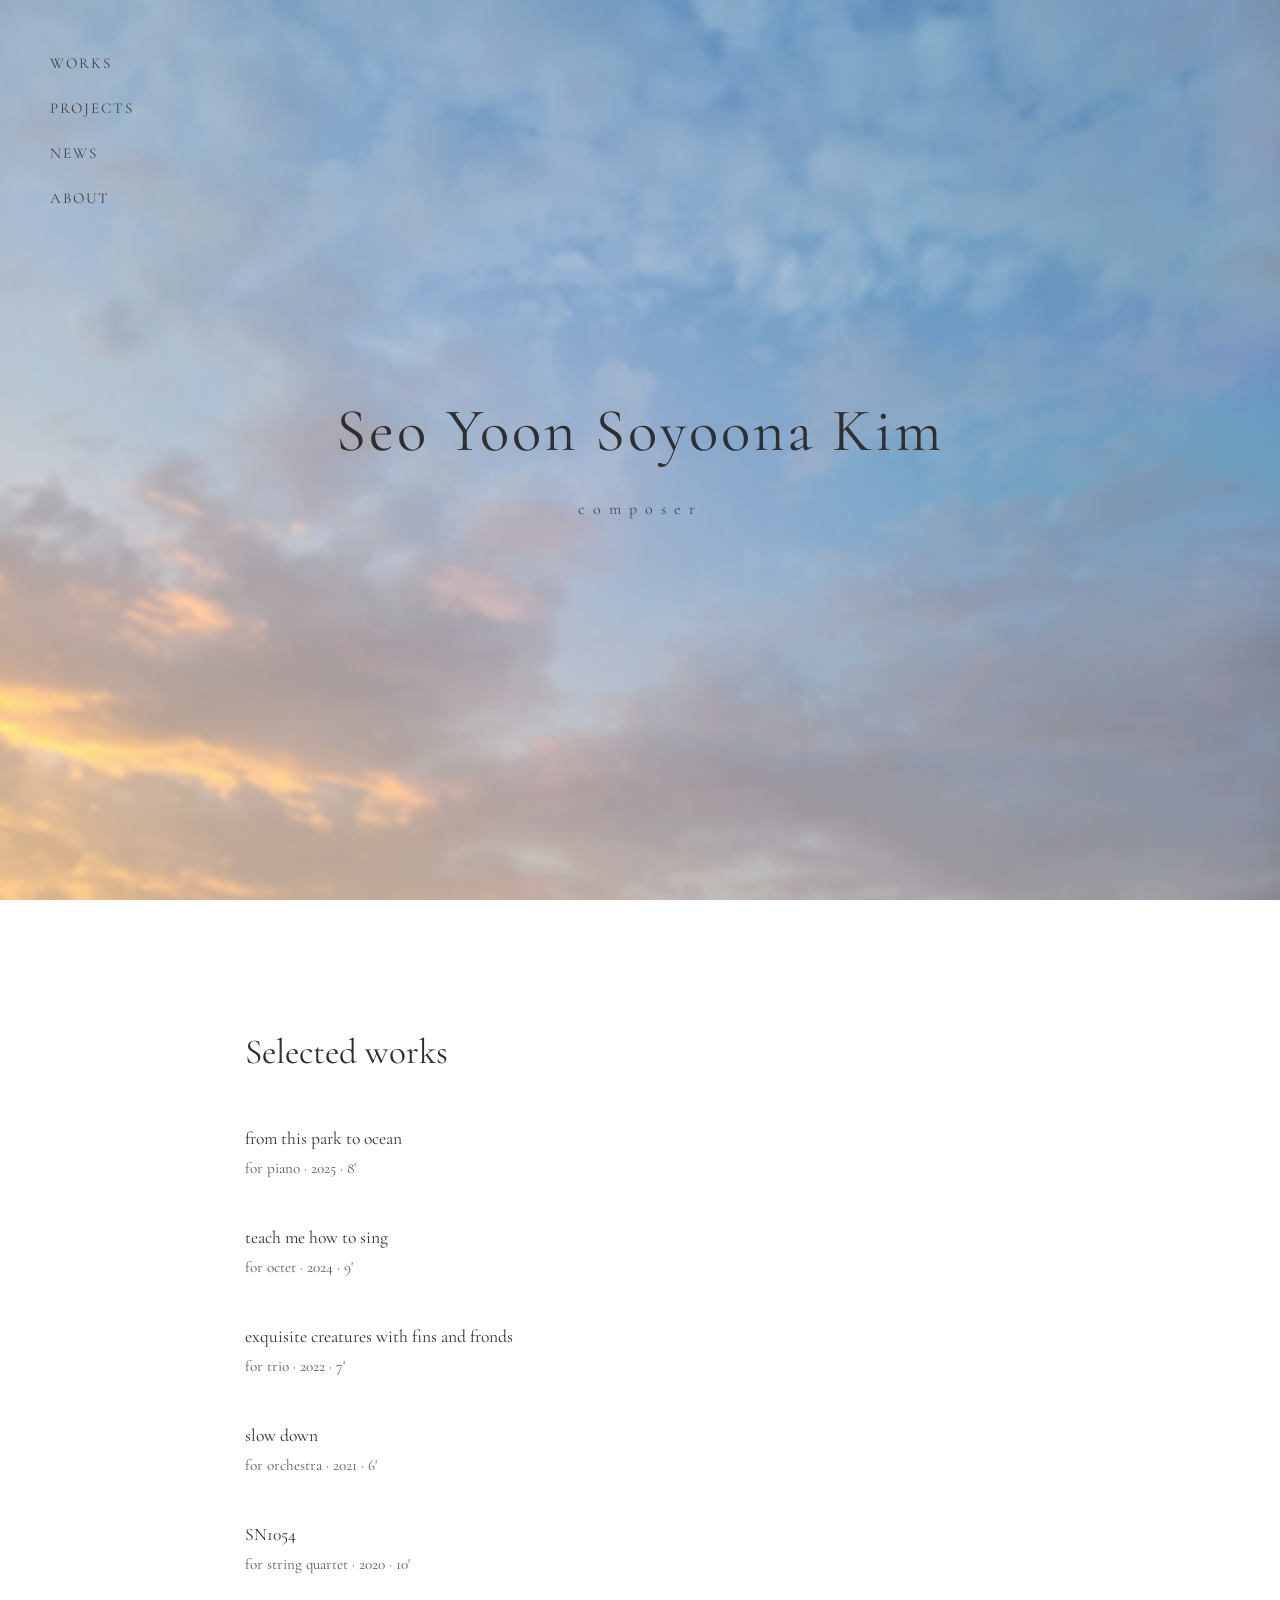
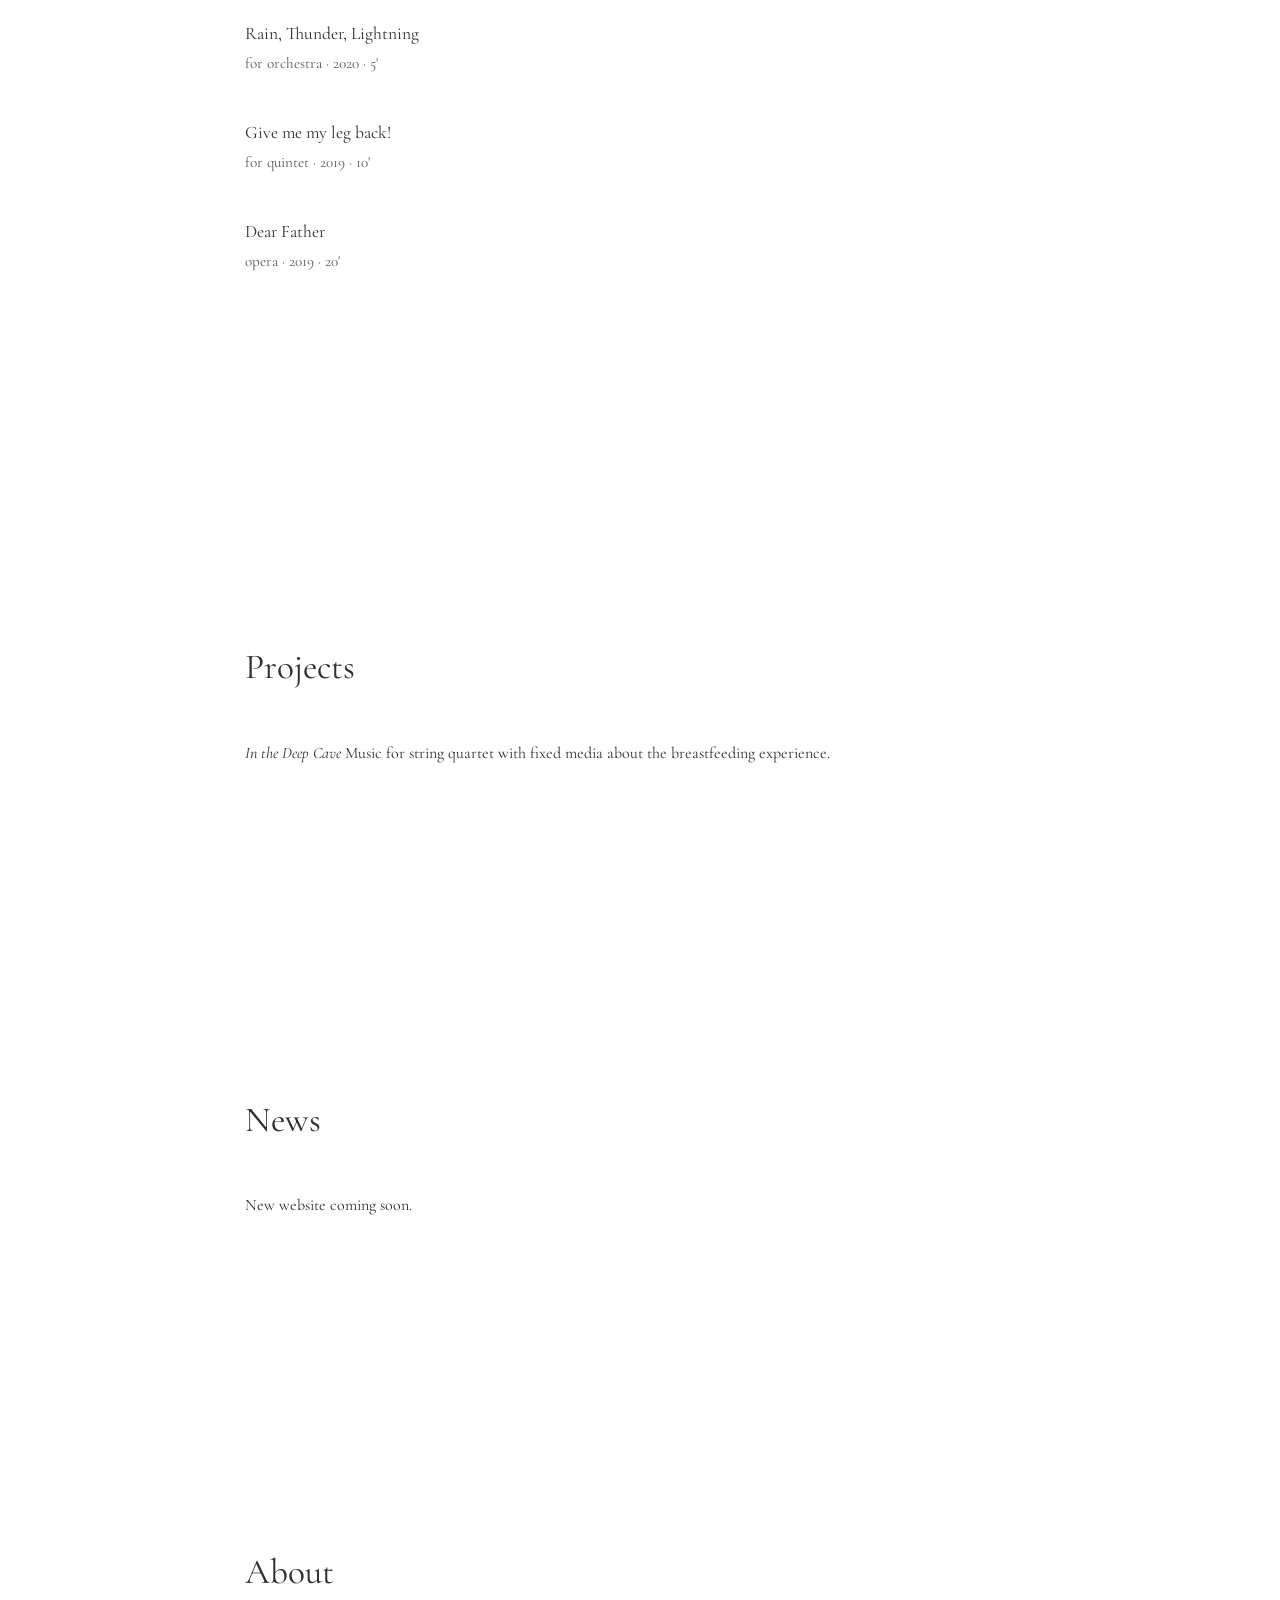
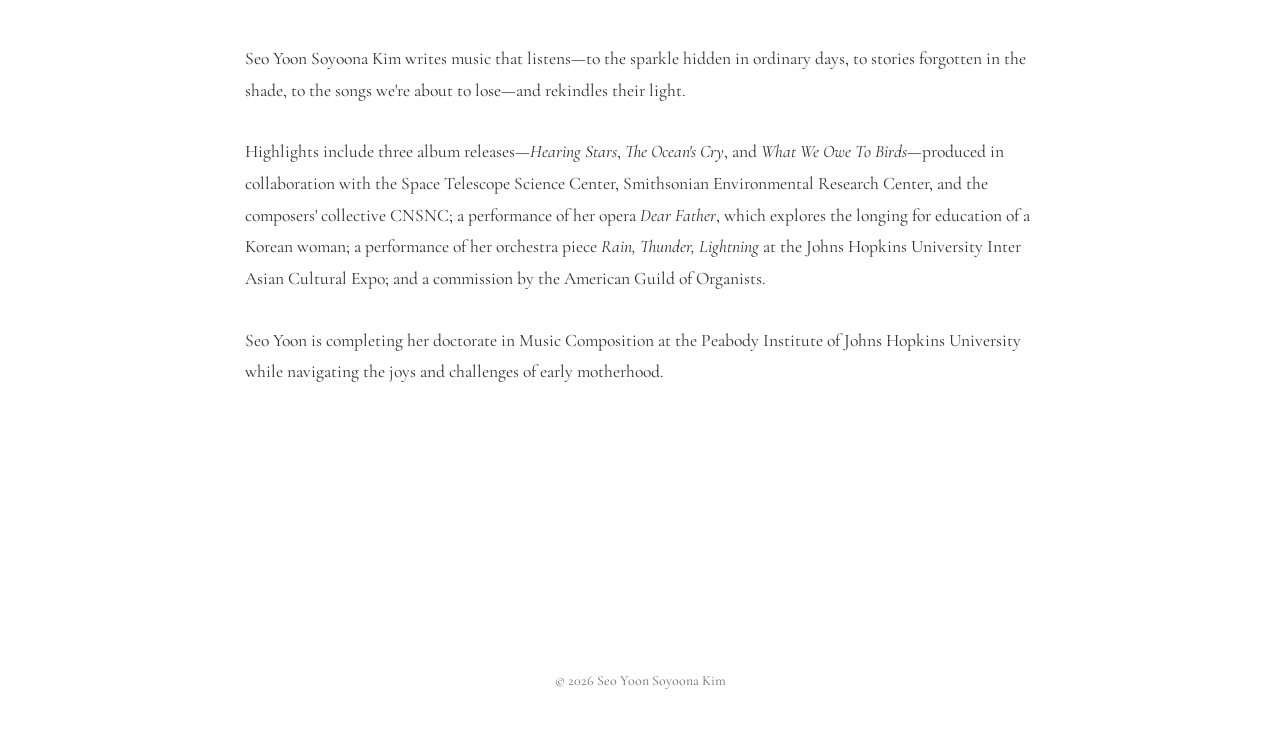
==== index.html @ b7855343 "Update index.html" ====
<!-- index.html -->
<!DOCTYPE html>
<html lang="en">
<head>
  <meta charset="UTF-8" />
  <meta name="viewport" content="width=device-width, initial-scale=1.0" />
  <title>Seo Yoon Soyoona Kim</title>

  <link rel="stylesheet" href="style.css" />

  <link rel="preconnect" href="https://fonts.googleapis.com">
  <link rel="preconnect" href="https://fonts.gstatic.com" crossorigin>

  <link href="https://fonts.googleapis.com/css2?family=Cormorant+Garamond:wght@300;400;500&family=Inter:wght@300;400&display=swap" rel="stylesheet">
</head>

<body>

  <div class="overlay"></div>

  <nav class="menu">
    <a href="#works">WORKS</a>
    <a href="#projects">PROJECTS</a>
    <a href="#news">NEWS</a>
    <a href="#about">ABOUT</a>
  </nav>

  <main class="hero">
    <h1>Seo Yoon Soyoona Kim</h1>
    <p class="subtitle">composer</p>
  </main>

  <section id="works" class="content-section">
    <h2>Selected works</h2>

    <div class="work-item">
      <h3>from this park to ocean</h3>
      <p>for piano · 2025 · 8'</p>
    </div>

    <div class="work-item">
      <h3>teach me how to sing</h3>
      <p>for octet · 2024 · 9'</p>
    </div>

    <div class="work-item">
      <h3>exquisite creatures with fins and fronds</h3>
      <p>for trio · 2022 · 7'</p>
    </div>

     <div class="work-item">
      <h3>slow down</h3>
      <p>for orchestra · 2021 · 6'</p>
        </div>

     <div class="work-item">
      <h3>SN1054</h3>
      <p>for string quartet · 2020 · 10'</p>
        </div>

    <div class="work-item">
      <h3>Rain, Thunder, Lightning</h3>
      <p>for orchestra · 2020 · 5'</p>
       </div>
             
    <div class="work-item">
      <h3>Give me my leg back!</h3>
      <p>for quintet · 2019 · 10'</p>
       </div>
      
    <div class="work-item">
      <h3>Dear Father</h3>
      <p>opera · 2019 · 20'</p>
    </div>

  </section>

  <section id="projects" class="content-section">
    <h2>Projects</h2>

    <p>
      <em>In the Deep Cave</em>
      Music for string quartet with fixed media about the breastfeeding experience. 
      
    </p>

  </section>

  <section id="news" class="content-section">
    <h2>News</h2>

    <p>
      New website coming soon.
    </p>

  </section>

  <section id="about" class="content-section about-text">

    <h2>About</h2>

    <p>
      Seo Yoon Soyoona Kim writes music that listens—to the sparkle hidden in ordinary days, to stories forgotten in the shade, to the songs we're about to lose—and rekindles their light.
    </p>

    <p>
      Highlights include three album releases—<em>Hearing Stars</em>, <em>The Ocean's Cry</em>, and <em>What We Owe To Birds</em>—produced in collaboration with the Space Telescope Science Center, Smithsonian Environmental Research Center, and the composers' collective CNSNC; a performance of her opera <em>Dear Father</em>, which explores the longing for education of a Korean woman; a performance of her orchestra piece <em>Rain, Thunder, Lightning</em> at the Johns Hopkins University Inter Asian Cultural Expo; and a commission by the American Guild of Organists.
    </p>

    <p>
      Seo Yoon is completing her doctorate in Music Composition at the Peabody Institute of Johns Hopkins University while navigating the joys and challenges of early motherhood.
    </p>

  </section>

  <footer>
    © 2026 Seo Yoon Soyoona Kim
  </footer>

</body>
</html>
---- style.css ----
/* style.css */

* {
  margin: 0;
  padding: 0;
  box-sizing: border-box;
}

html {
  scroll-behavior: smooth;
}

body {
  font-family: 'Cormorant Garamond', serif;
  color: #2f2f2f;
  background-image: url('image/sky.jpg');
  background-size: cover;
  background-position: center;
  background-attachment: fixed;
  line-height: 1.8;
  overflow-x: hidden;
}

.overlay {
  position: fixed;
  inset: 0;
  background: rgba(255,255,255,0.15);
  backdrop-filter: blur(2px);
  z-index: -1;
}

.menu {
  position: fixed;
  top: 50px;
  left: 50px;

  display: flex;
  flex-direction: column;
  gap: 18px;

  z-index: 10;
}

.menu a {
  text-decoration: none;
  color: #3f3f3f;
  font-size: 15px;
  letter-spacing: 2px;
  transition: opacity 0.3s ease;
}

.menu a:hover {
  opacity: 0.5;
}

.hero {
  height: 100vh;

  display: flex;
  flex-direction: column;
  justify-content: center;
  align-items: center;

  text-align: center;

  padding: 20px;
}

.hero h1 {
  font-size: 3.8rem;
  font-weight: 400;
  letter-spacing: 3px;

  animation: fadeIn 2s ease;
}

.subtitle {
  margin-top: 10px;

  font-size: 1rem;
  letter-spacing: 8px;

  opacity: 0.8;

  animation: fadeIn 3s ease;
}

.content-section {
  width: 100%;
  max-width: 850px;

  margin: 0 auto;
  padding: 120px 30px;

  background: rgba(255,255,255,0.18);
  backdrop-filter: blur(10px);

  margin-bottom: 80px;

  border-radius: 20px;
}

.content-section h2 {
  font-size: 2.2rem;
  margin-bottom: 40px;
  font-weight: 400;
}

.work-item {
  margin-bottom: 40px;
}

.work-item h3 {
  font-size: 1.1rem;
  font-weight: 400;
}

.work-item p {
  font-size: 0.95rem;
  opacity: 0.8;
}

.about-text p {
  margin-bottom: 30px;
  font-size: 1.1rem;
}

footer {
  text-align: center;
  padding: 50px 20px;
  font-size: 14px;
  opacity: 0.7;
}

@keyframes fadeIn {

  from {
    opacity: 0;
    transform: translateY(15px);
  }

  to {
    opacity: 1;
    transform: translateY(0);
  }

}

@media (max-width: 768px) {

  .menu {
    top: 25px;
    left: 25px;
    gap: 12px;
  }

  .menu a {
    font-size: 12px;
  }

  .hero h1 {
    font-size: 3rem;
  }

  .subtitle {
    font-size: 1rem;
    letter-spacing: 5px;
  }

  .content-section {
    padding: 80px 24px;
  }

  .content-section h2 {
    font-size: 2.2rem;
  }

  .about-text p {
    font-size: 1.2rem;
  }

}
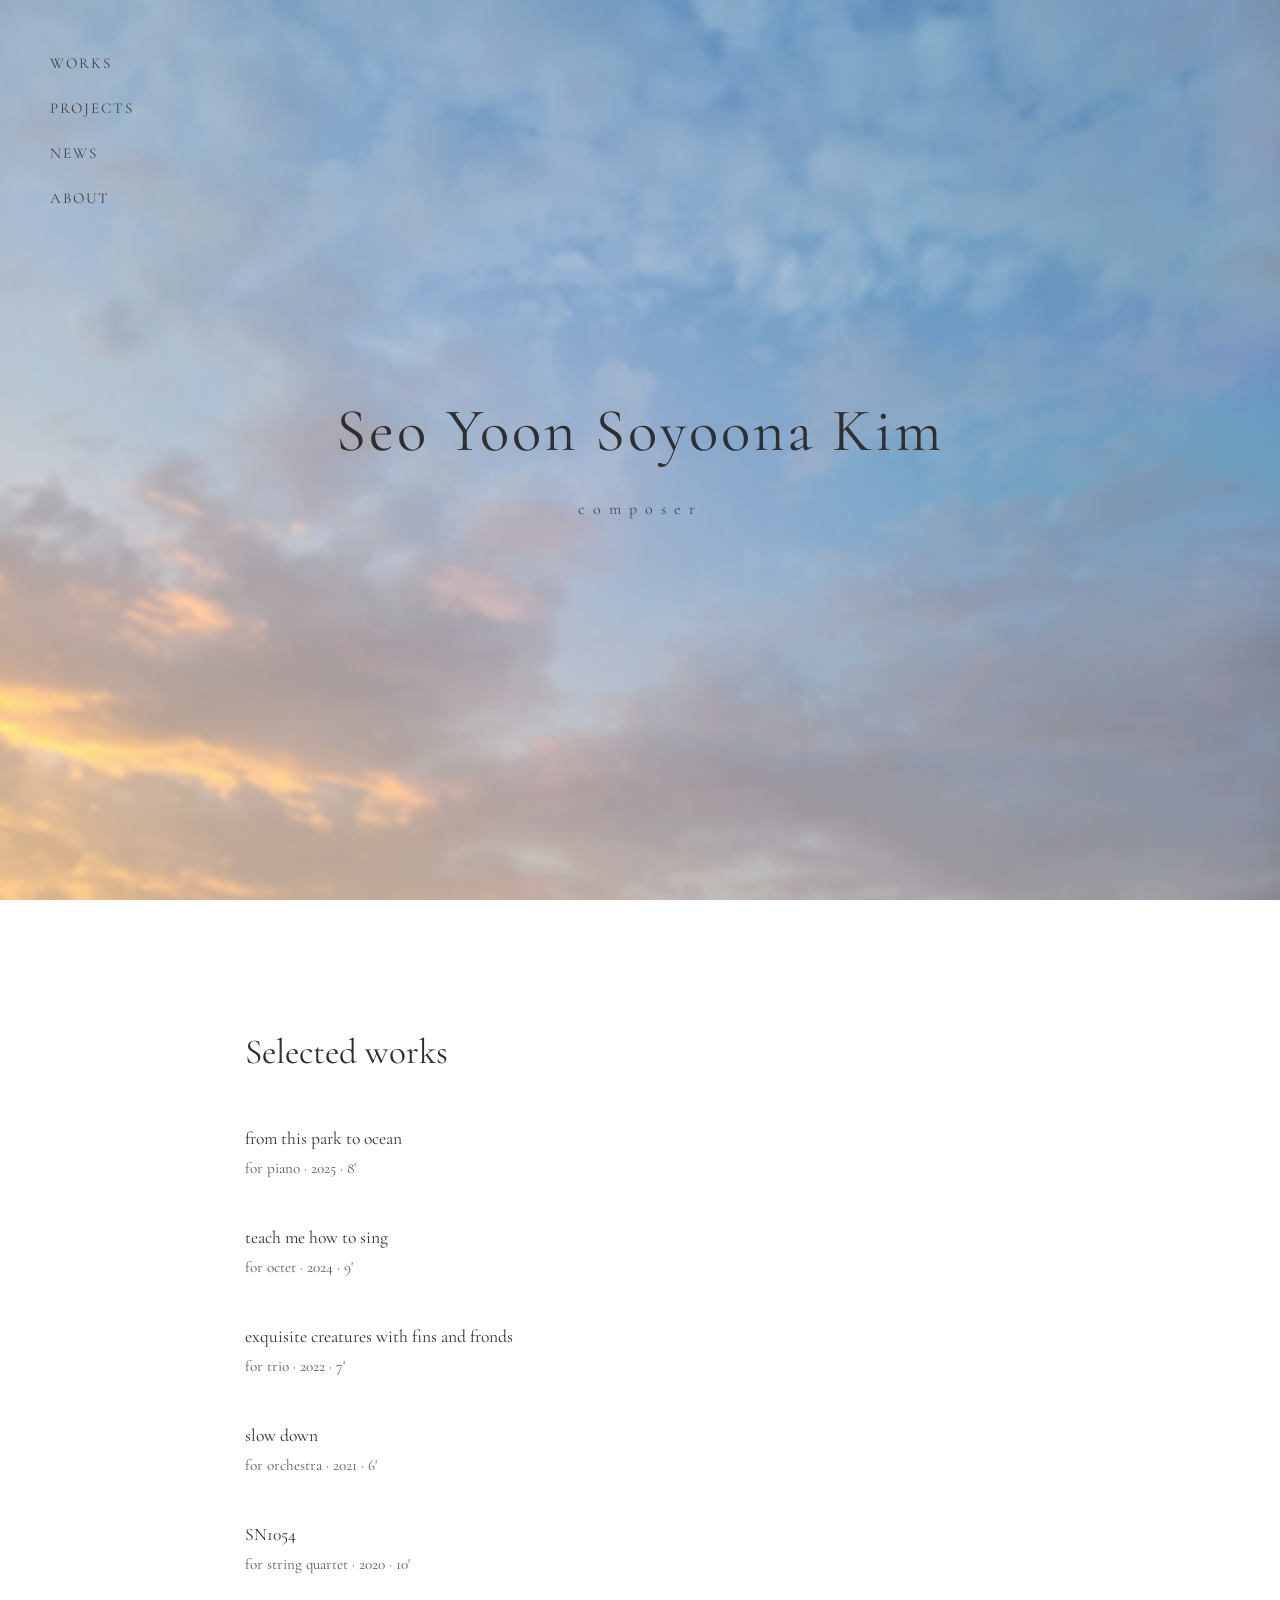
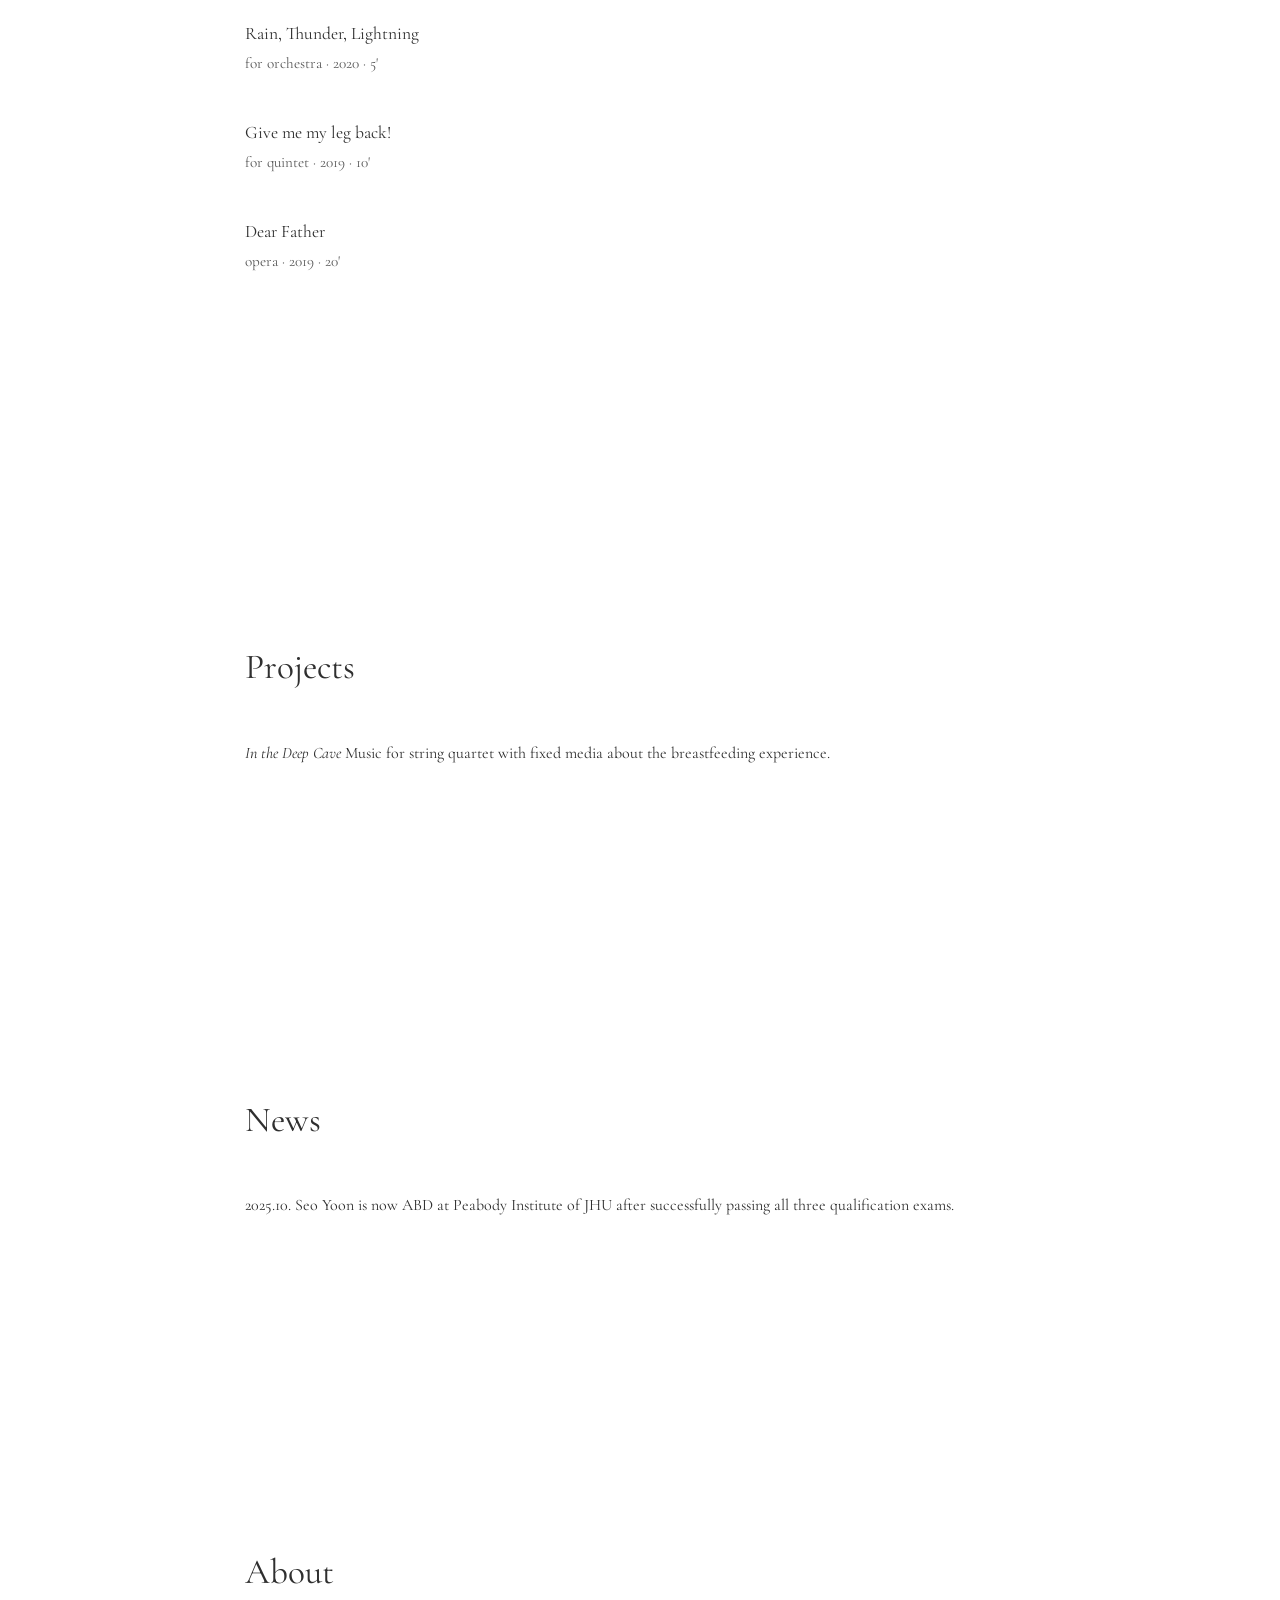
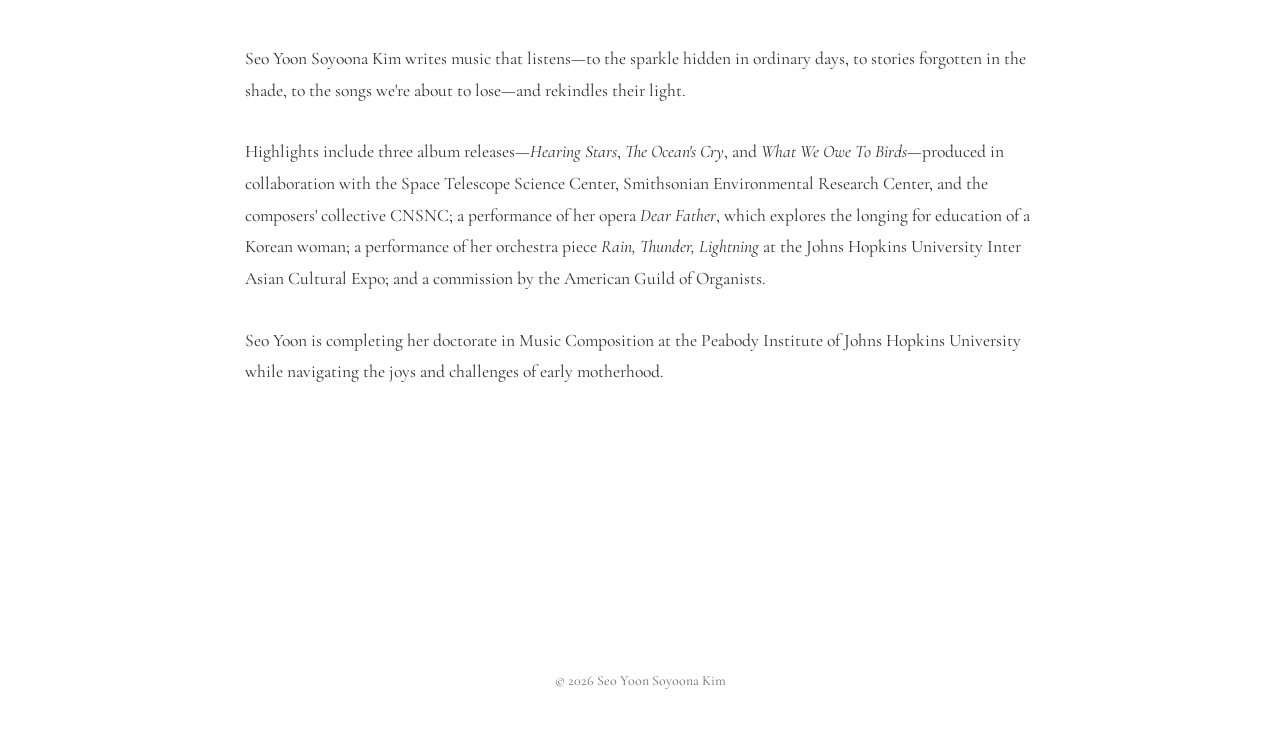
==== commit beba1a08: "Update index.html" ====
--- a/index.html
+++ b/index.html
@@ -90,7 +90,7 @@
     <h2>News</h2>
 
     <p>
-      New website coming soon.
+      2025.10. Seo Yoon is now ABD at Peabody Institute of JHU after successfully passing all three qualification exams. 
     </p>
 
   </section>
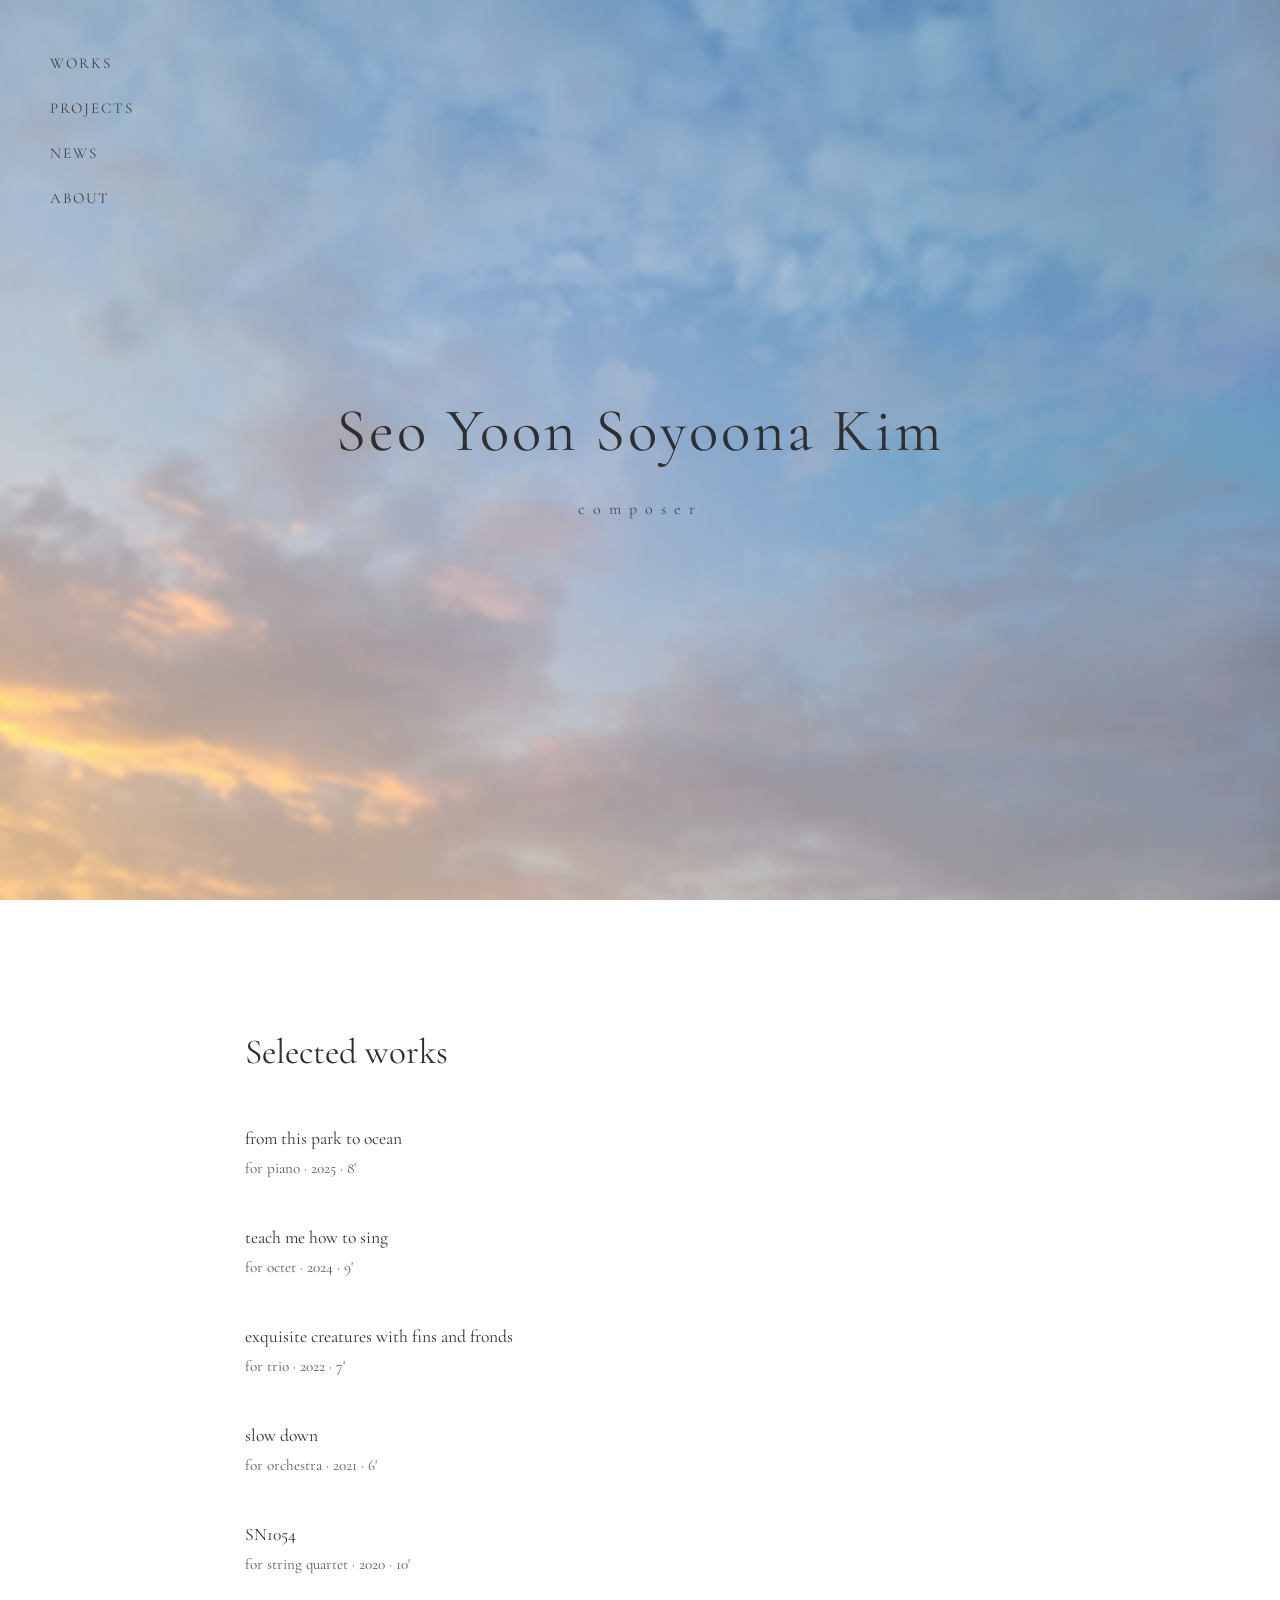
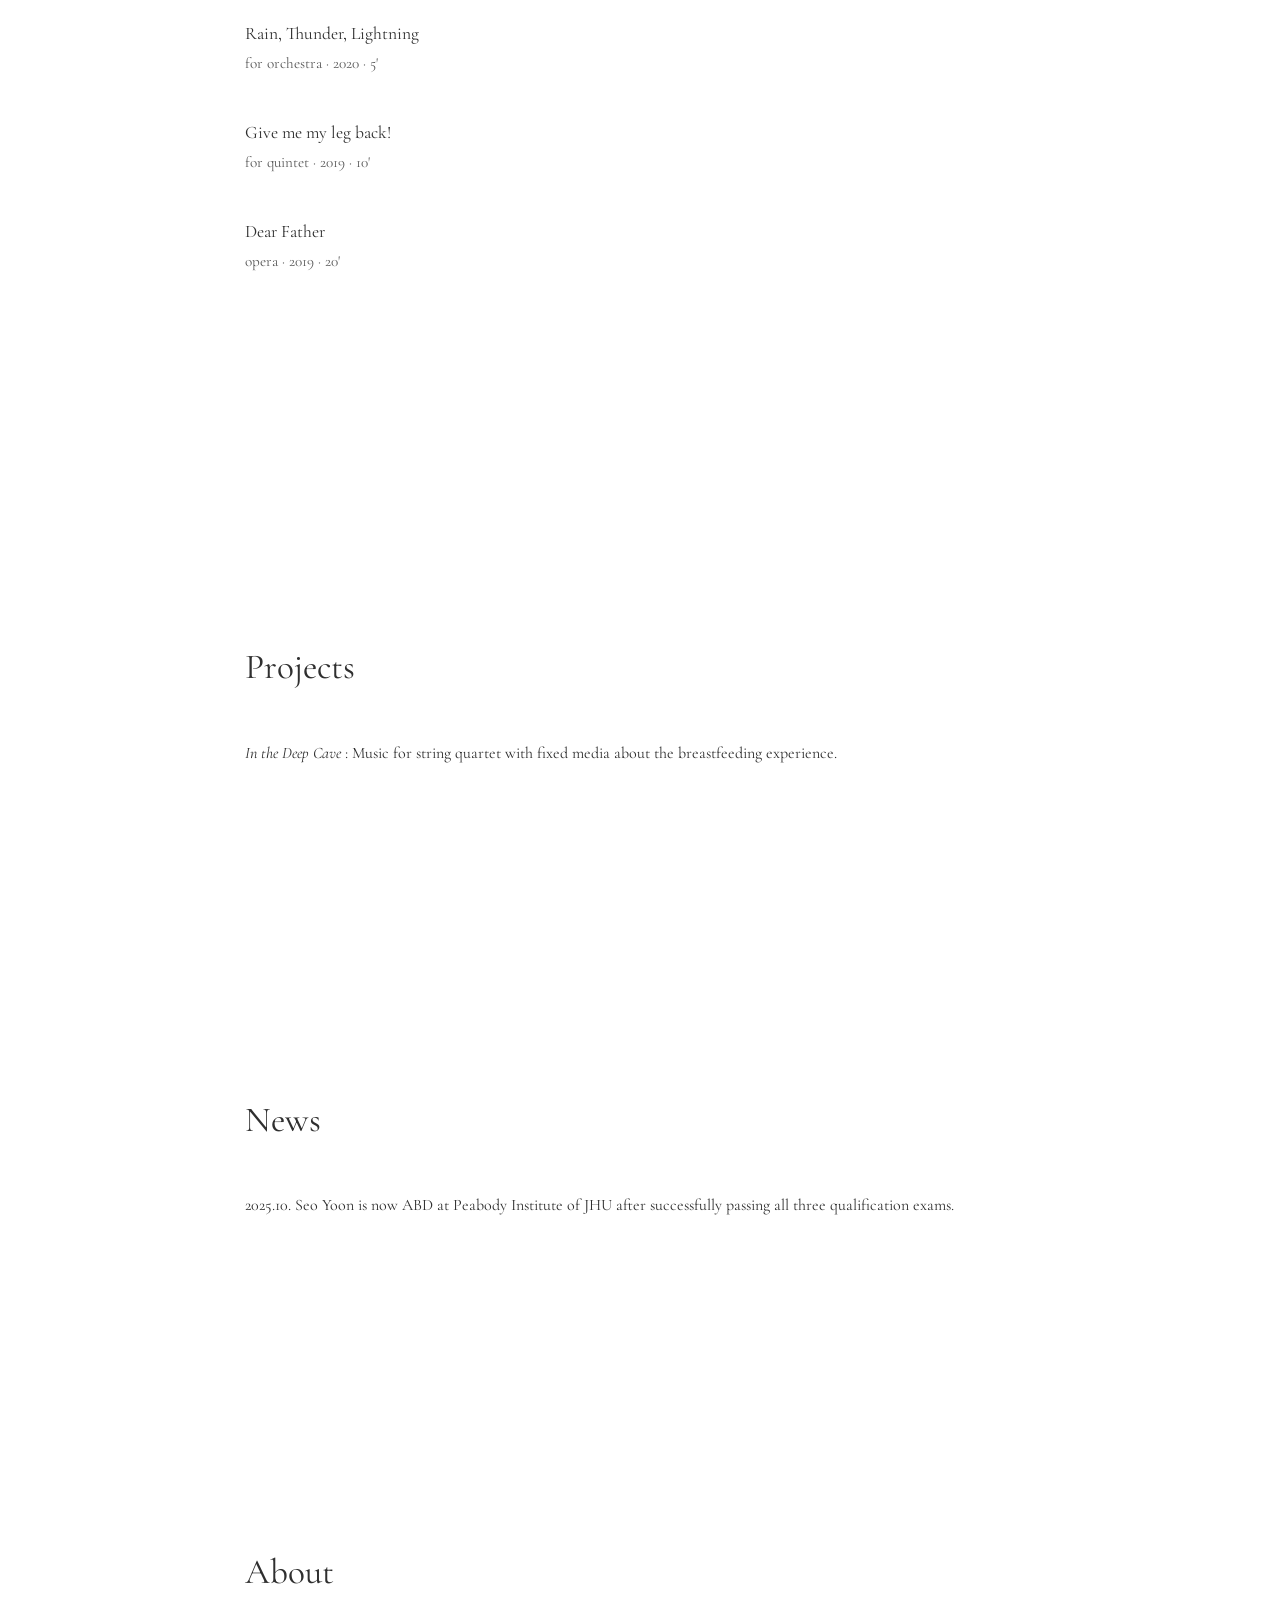
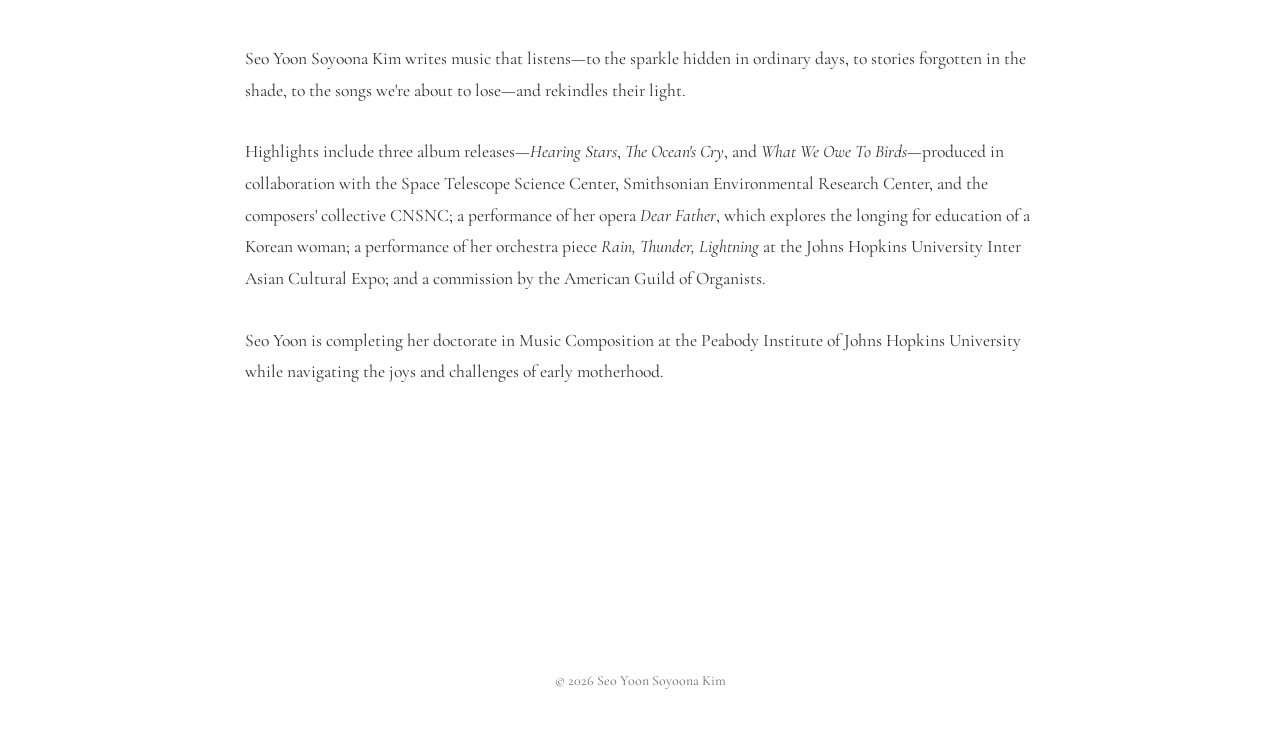
==== commit d009527d: "Update index.html" ====
--- a/index.html
+++ b/index.html
@@ -80,7 +80,7 @@
 
     <p>
       <em>In the Deep Cave</em>
-      Music for string quartet with fixed media about the breastfeeding experience. 
+      : Music for string quartet with fixed media about the breastfeeding experience. 
       
     </p>
 
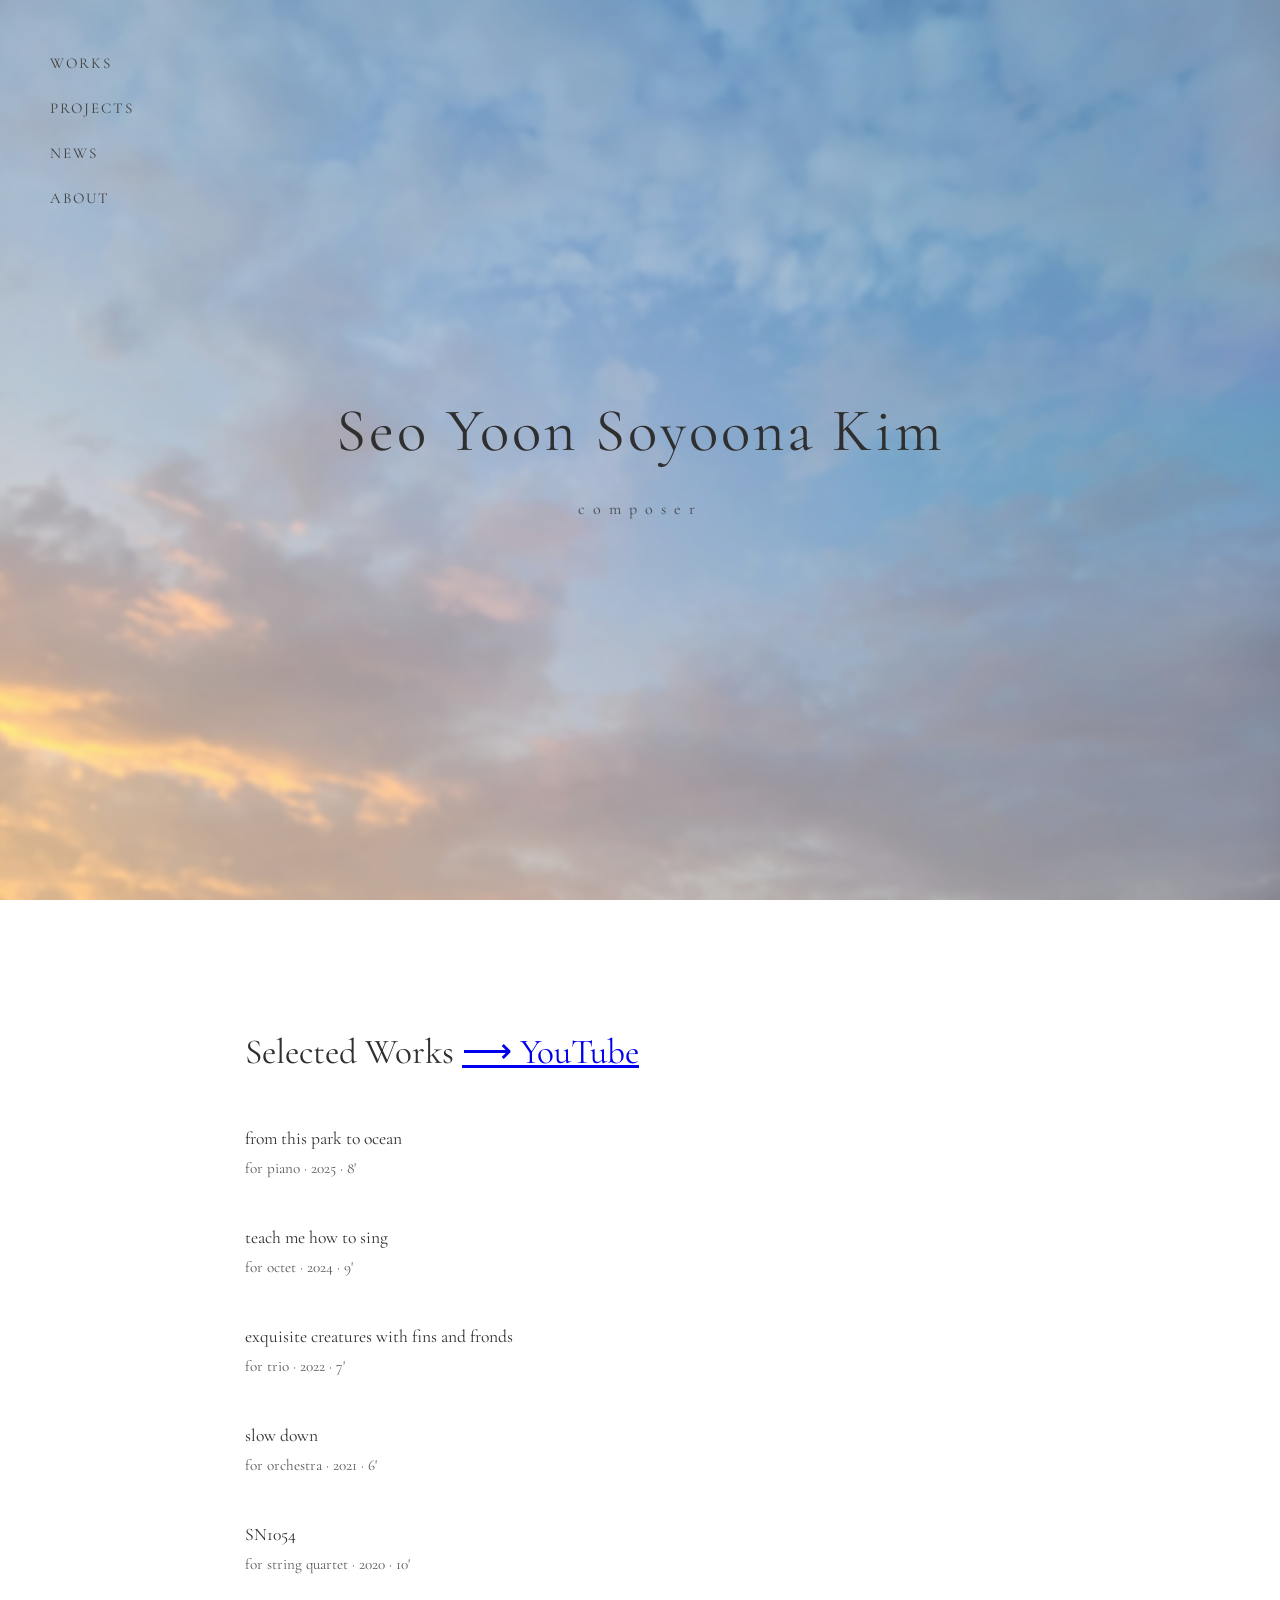
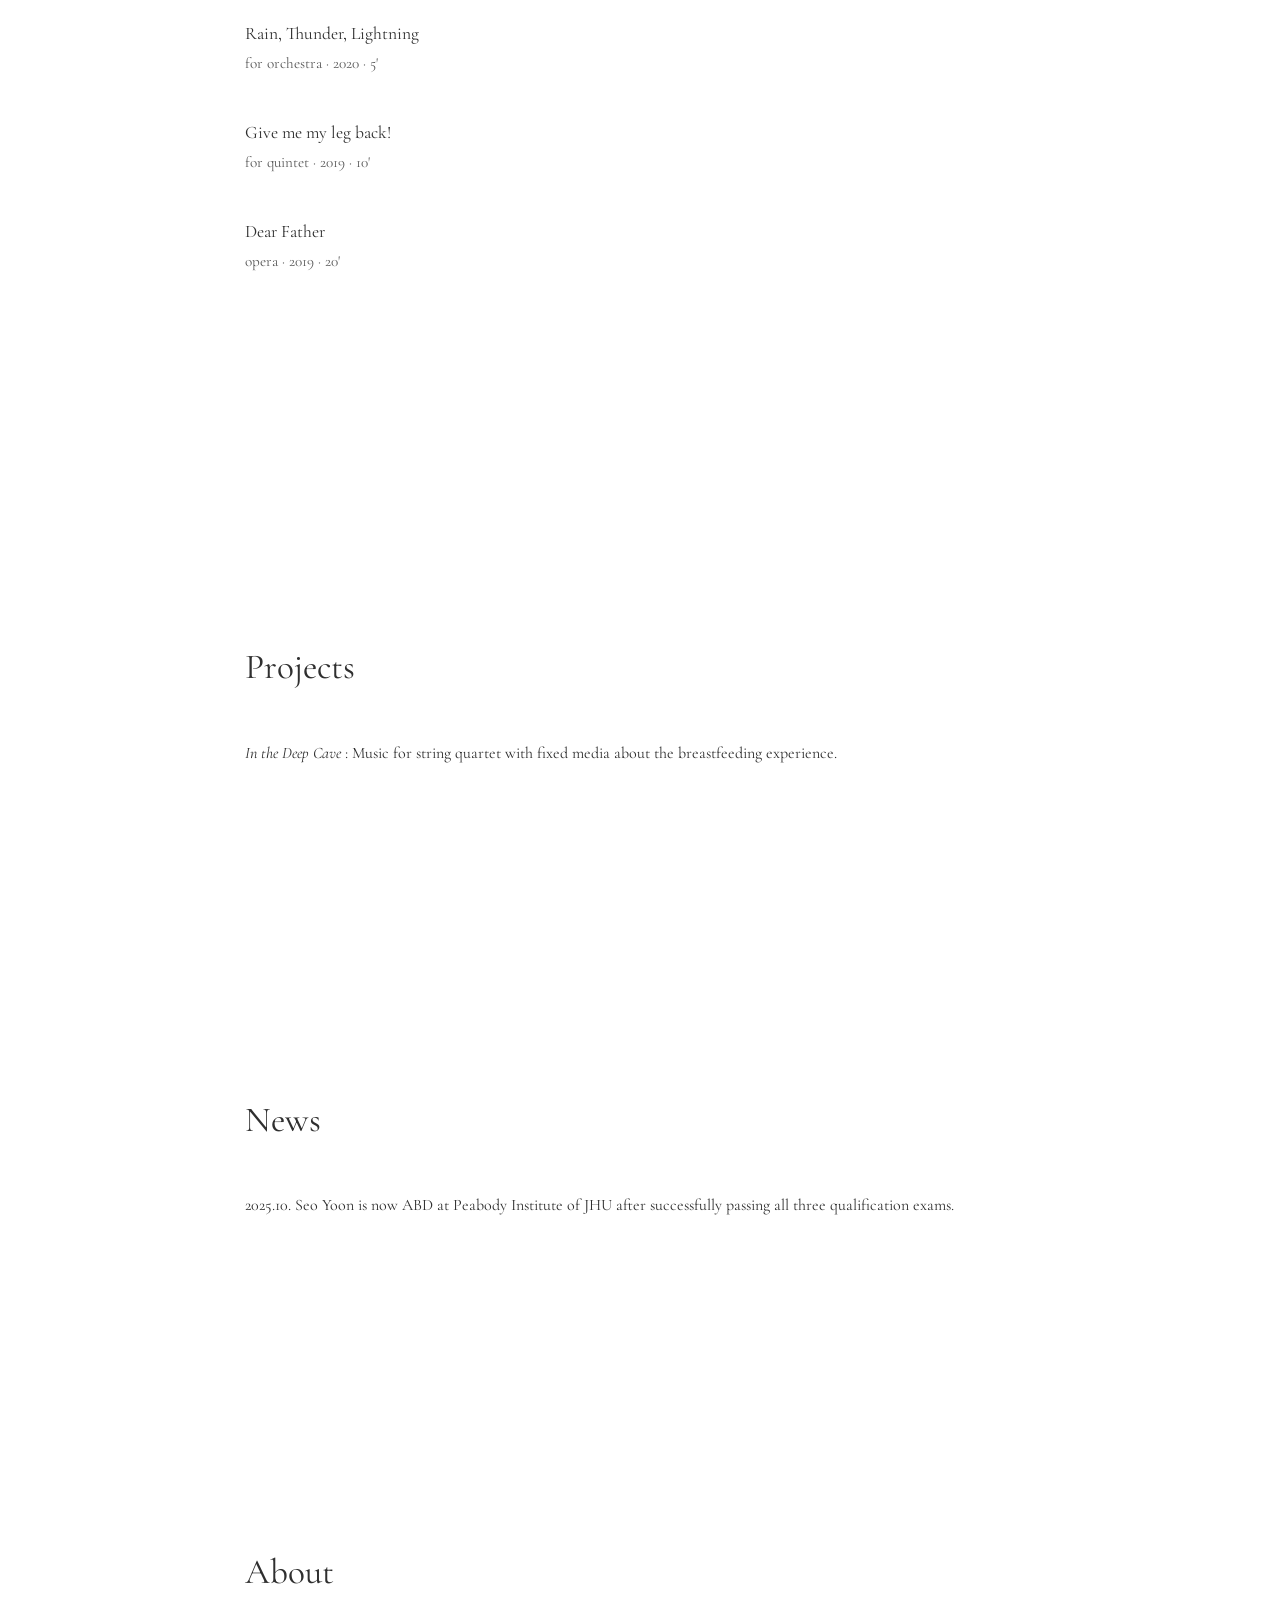
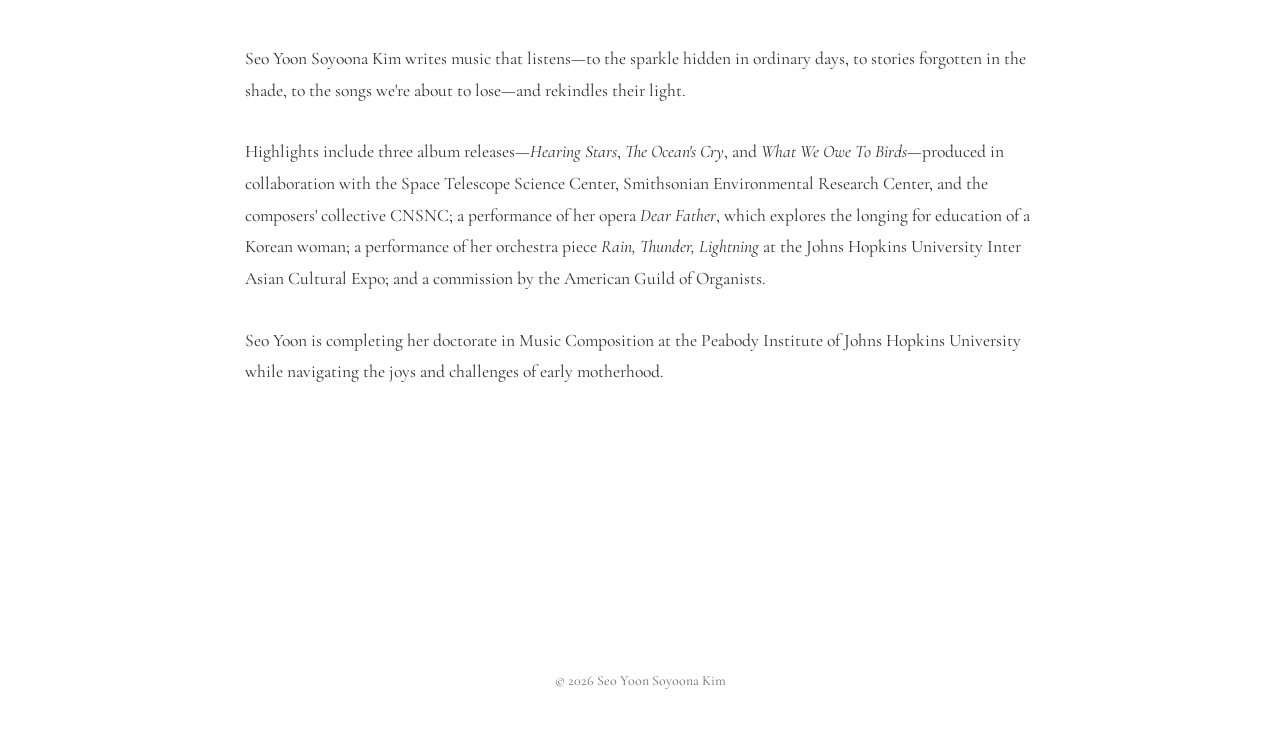
==== commit 191c691a: "Update index.html" ====
--- a/index.html
+++ b/index.html
@@ -31,7 +31,16 @@
   </main>
 
   <section id="works" class="content-section">
-    <h2>Selected works</h2>
+    <h2 class="works-title">
+  Selected Works
+
+  <a
+    href="https://youtube.com/@soyoonakim"
+    target="_blank"
+    class="youtube-link">
+    ⟶ YouTube
+  </a>
+</h2>
 
     <div class="work-item">
       <h3>from this park to ocean</h3>
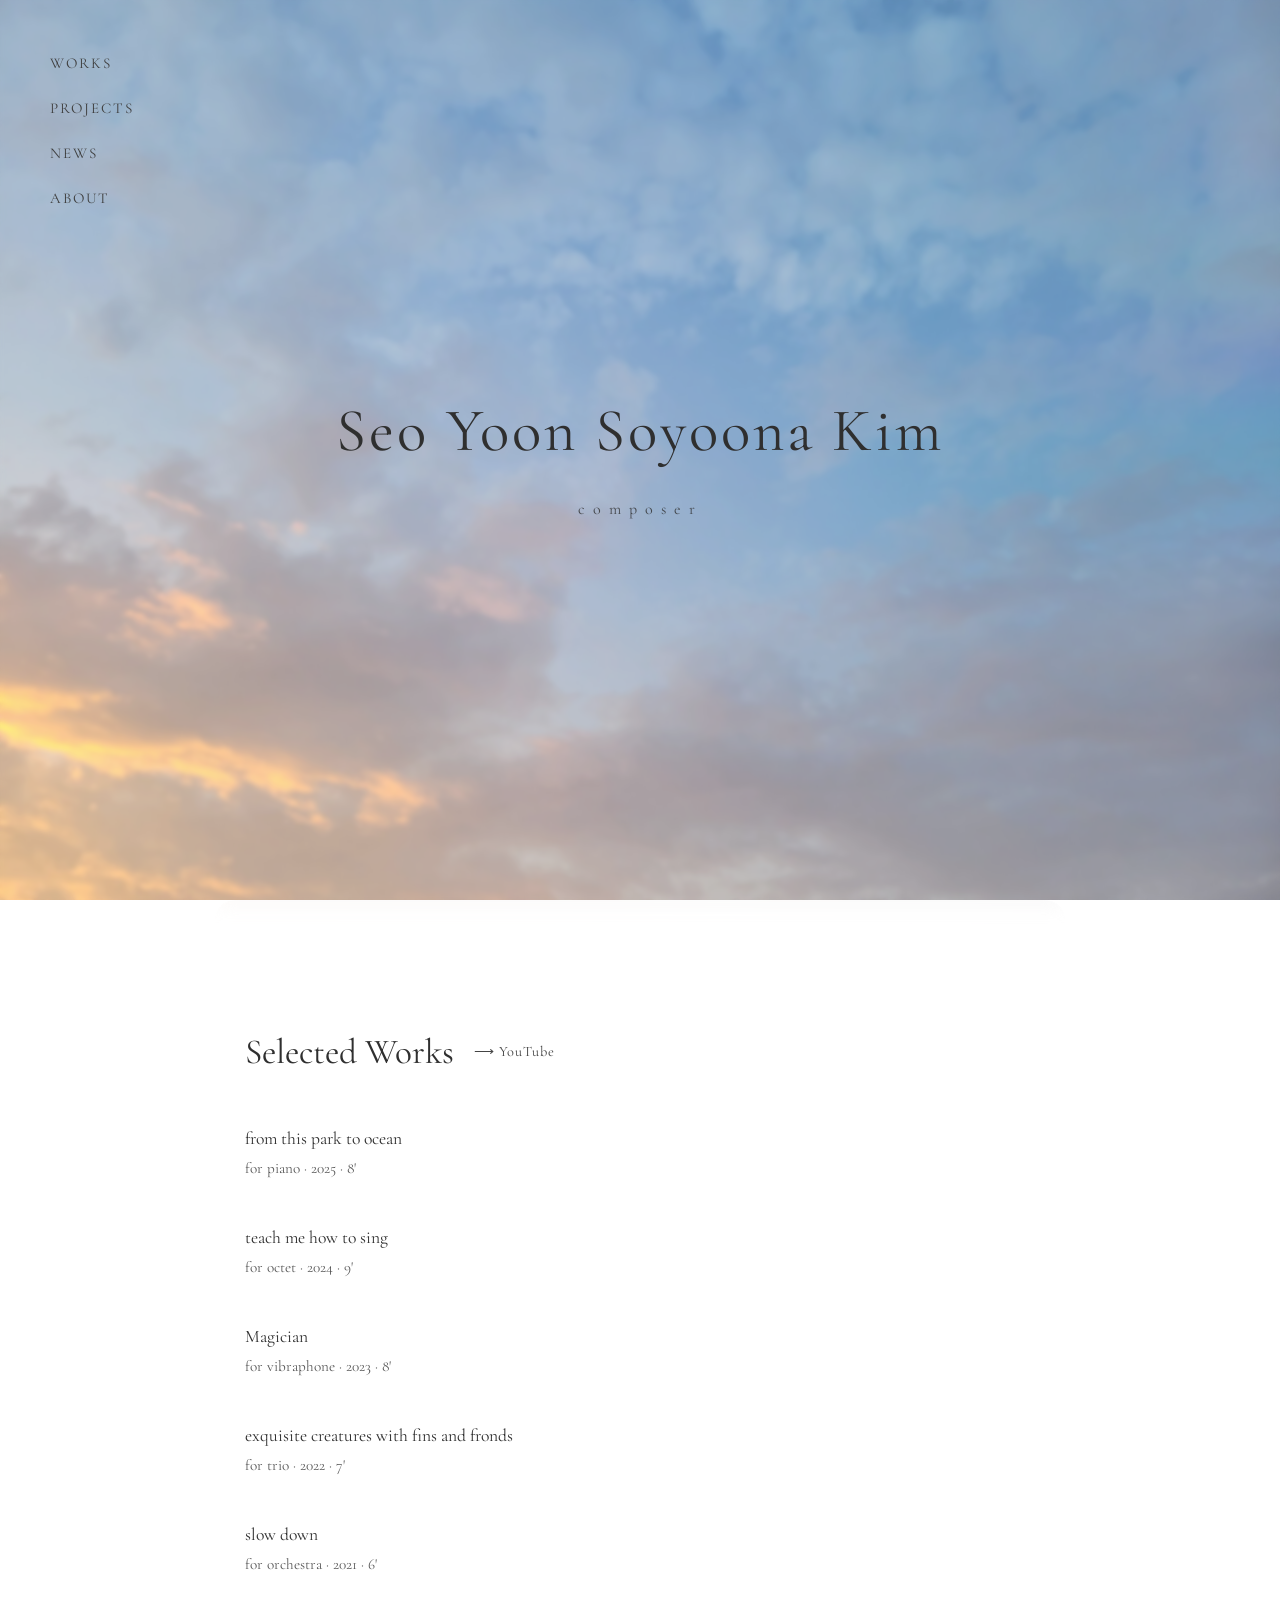
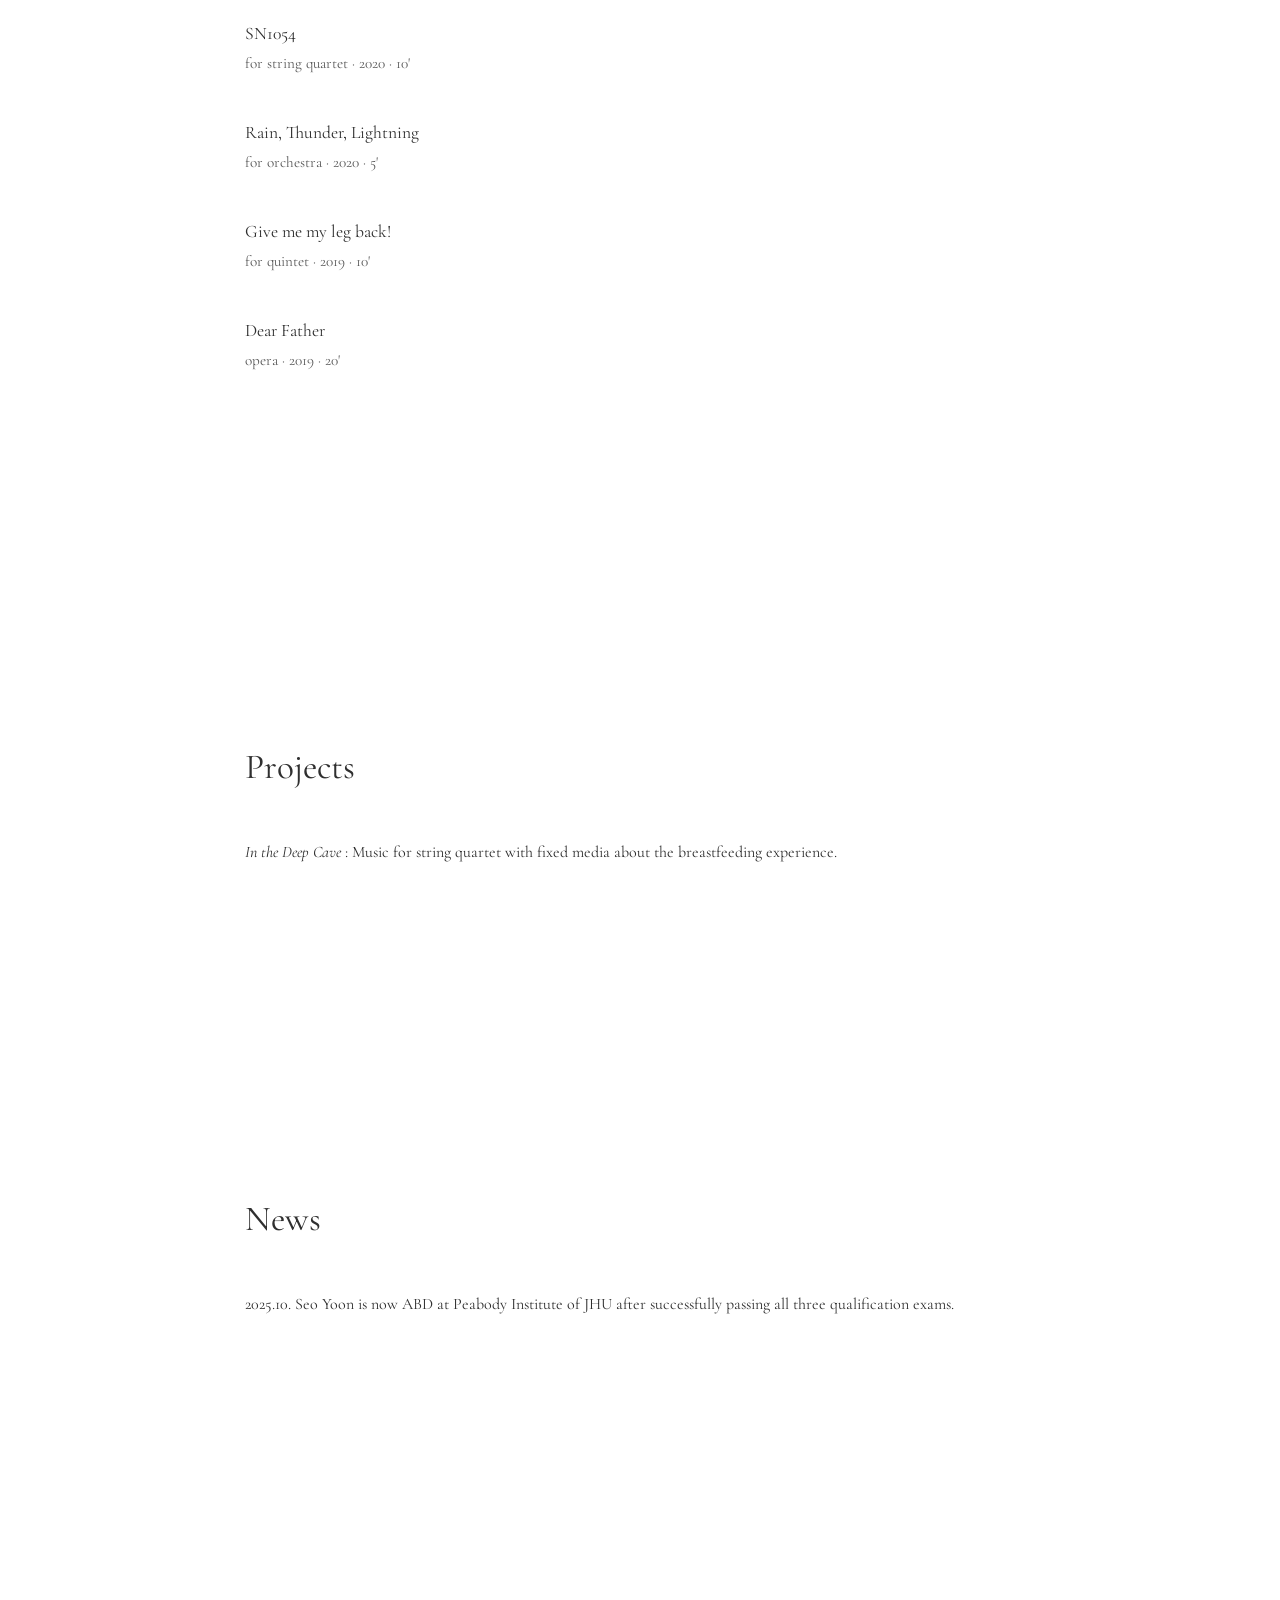
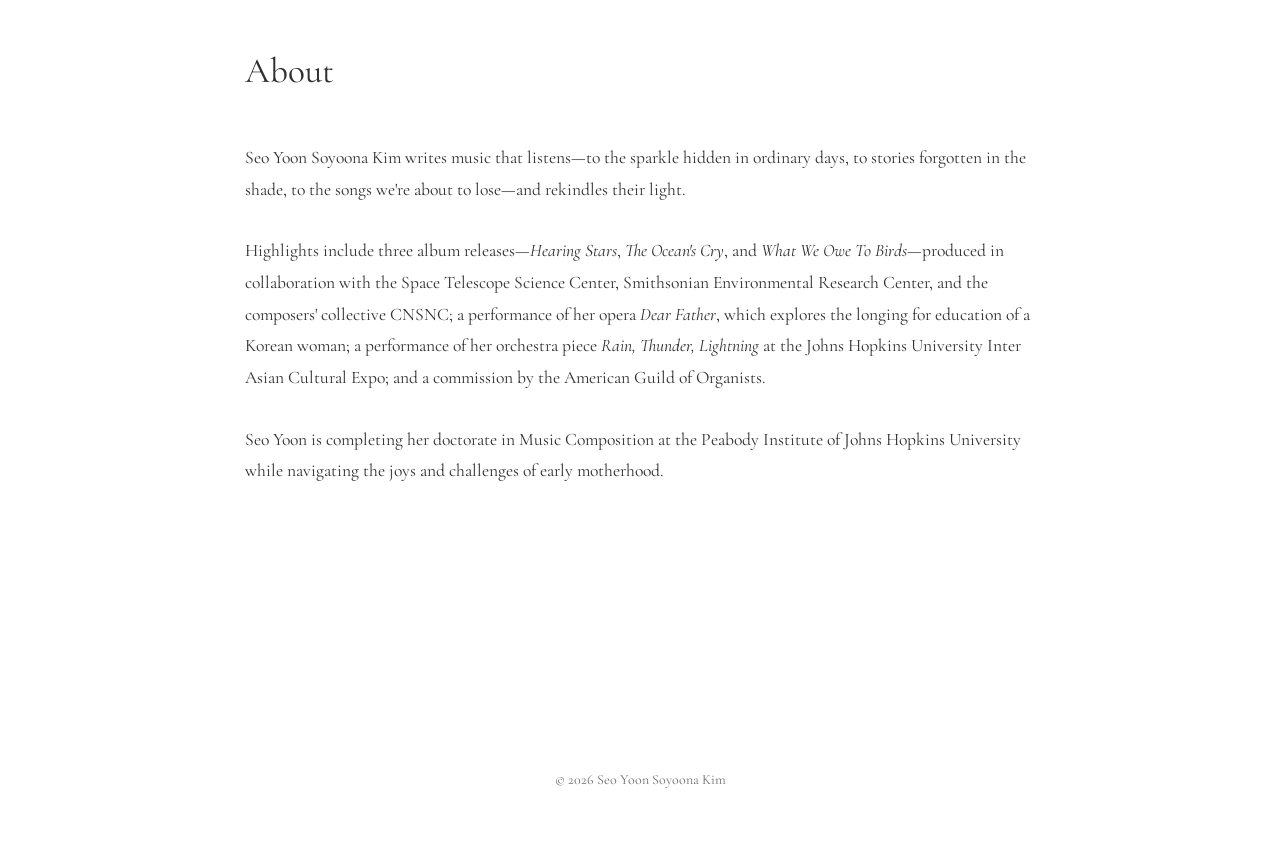
==== commit debdee97: "Update index.html" ====
--- a/index.html
+++ b/index.html
@@ -52,6 +52,11 @@
       <p>for octet · 2024 · 9'</p>
     </div>
 
+     <div class="work-item">
+      <h3>Magician</h3>
+      <p>for vibraphone · 2023 · 8'</p>
+    </div>
+    
     <div class="work-item">
       <h3>exquisite creatures with fins and fronds</h3>
       <p>for trio · 2022 · 7'</p>
--- a/style.css
+++ b/style.css
@@ -148,15 +148,18 @@
 
 @media (max-width: 768px) {
 
-  .menu {
-    top: 25px;
-    left: 25px;
-    gap: 12px;
-  }
-
-  .menu a {
-    font-size: 12px;
-  }
+ .menu {
+  position: relative;
+  top: 0;
+  left: 0;
+
+  flex-direction: row;
+  justify-content: center;
+  flex-wrap: wrap;
+
+  padding-top: 30px;
+  margin-bottom: 40px;
+}
 
   .hero h1 {
     font-size: 3rem;
@@ -180,3 +183,21 @@
   }
 
 }
+
+.works-title {
+  display: flex;
+  align-items: center;
+  gap: 20px;
+}
+
+.youtube-link {
+  font-size: 0.9rem;
+  text-decoration: none;
+  color: #444;
+  letter-spacing: 1px;
+  transition: opacity 0.3s ease;
+}
+
+.youtube-link:hover {
+  opacity: 0.5;
+}
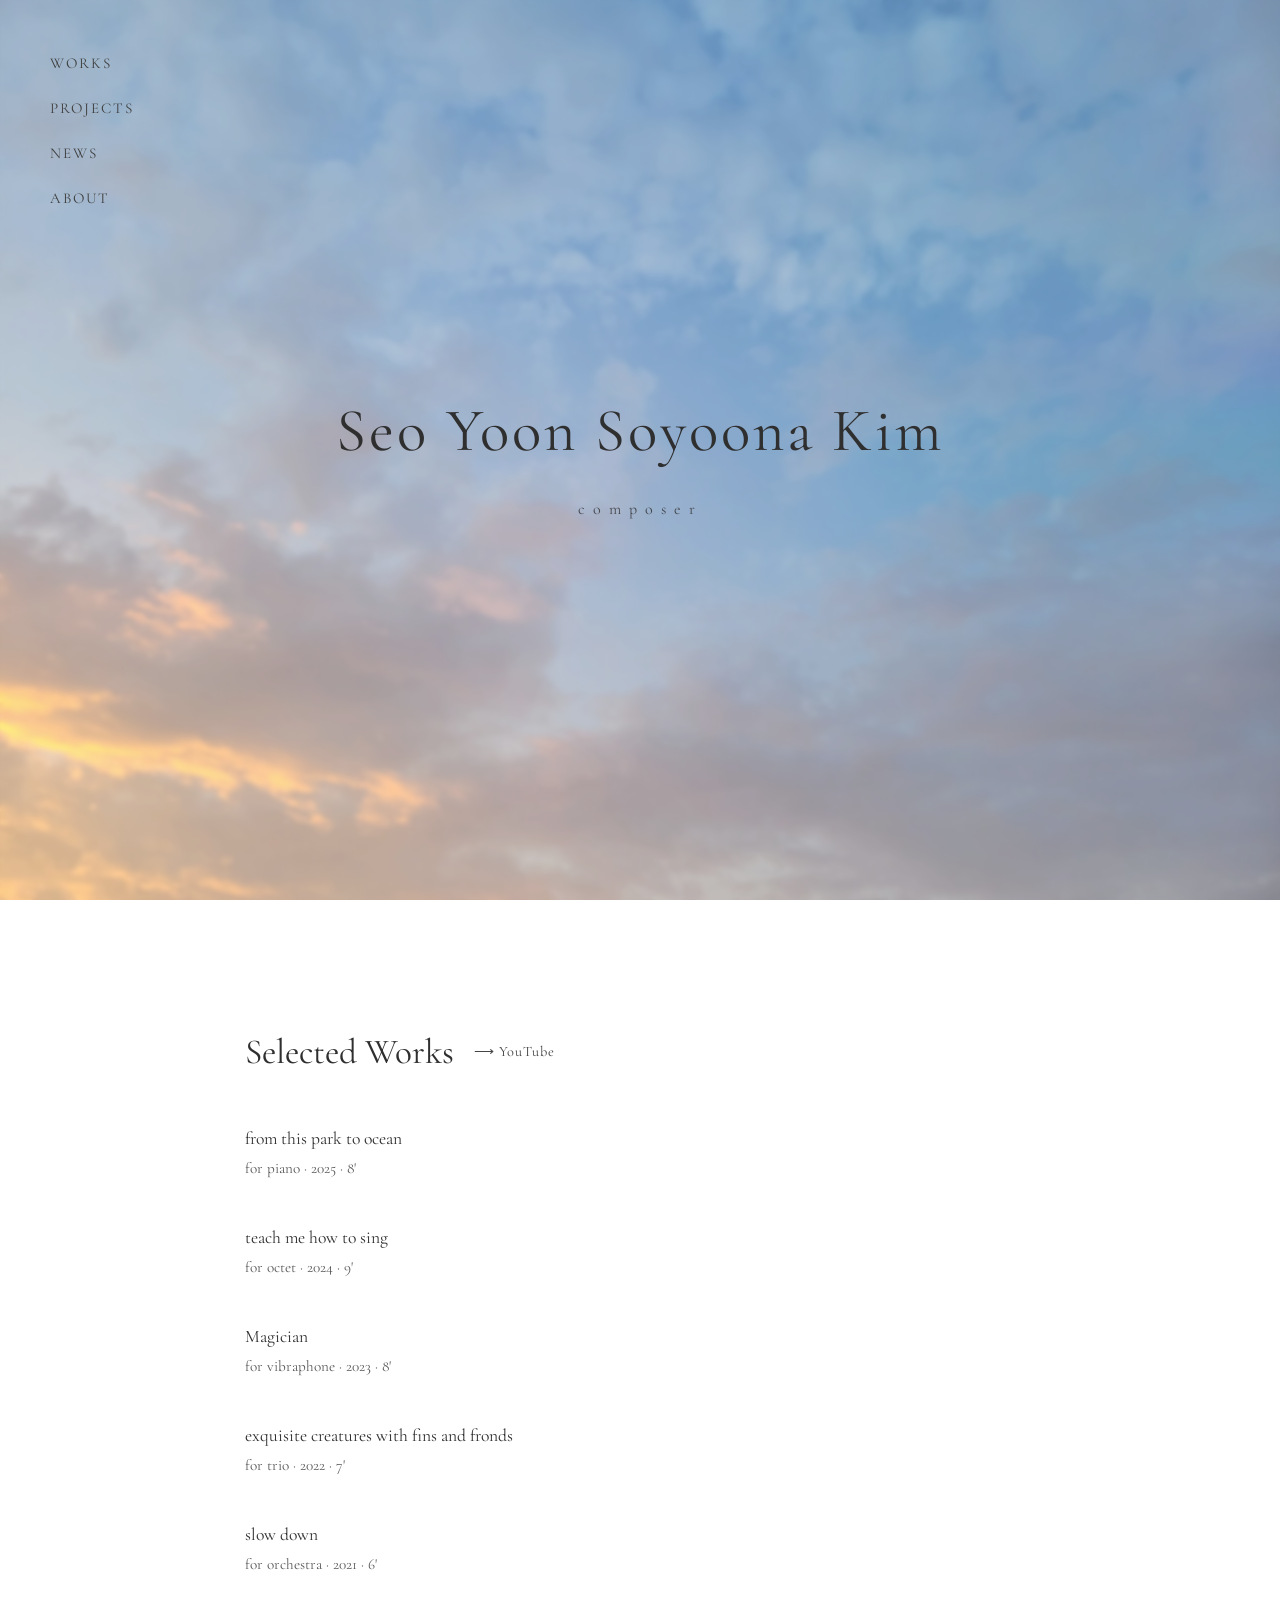
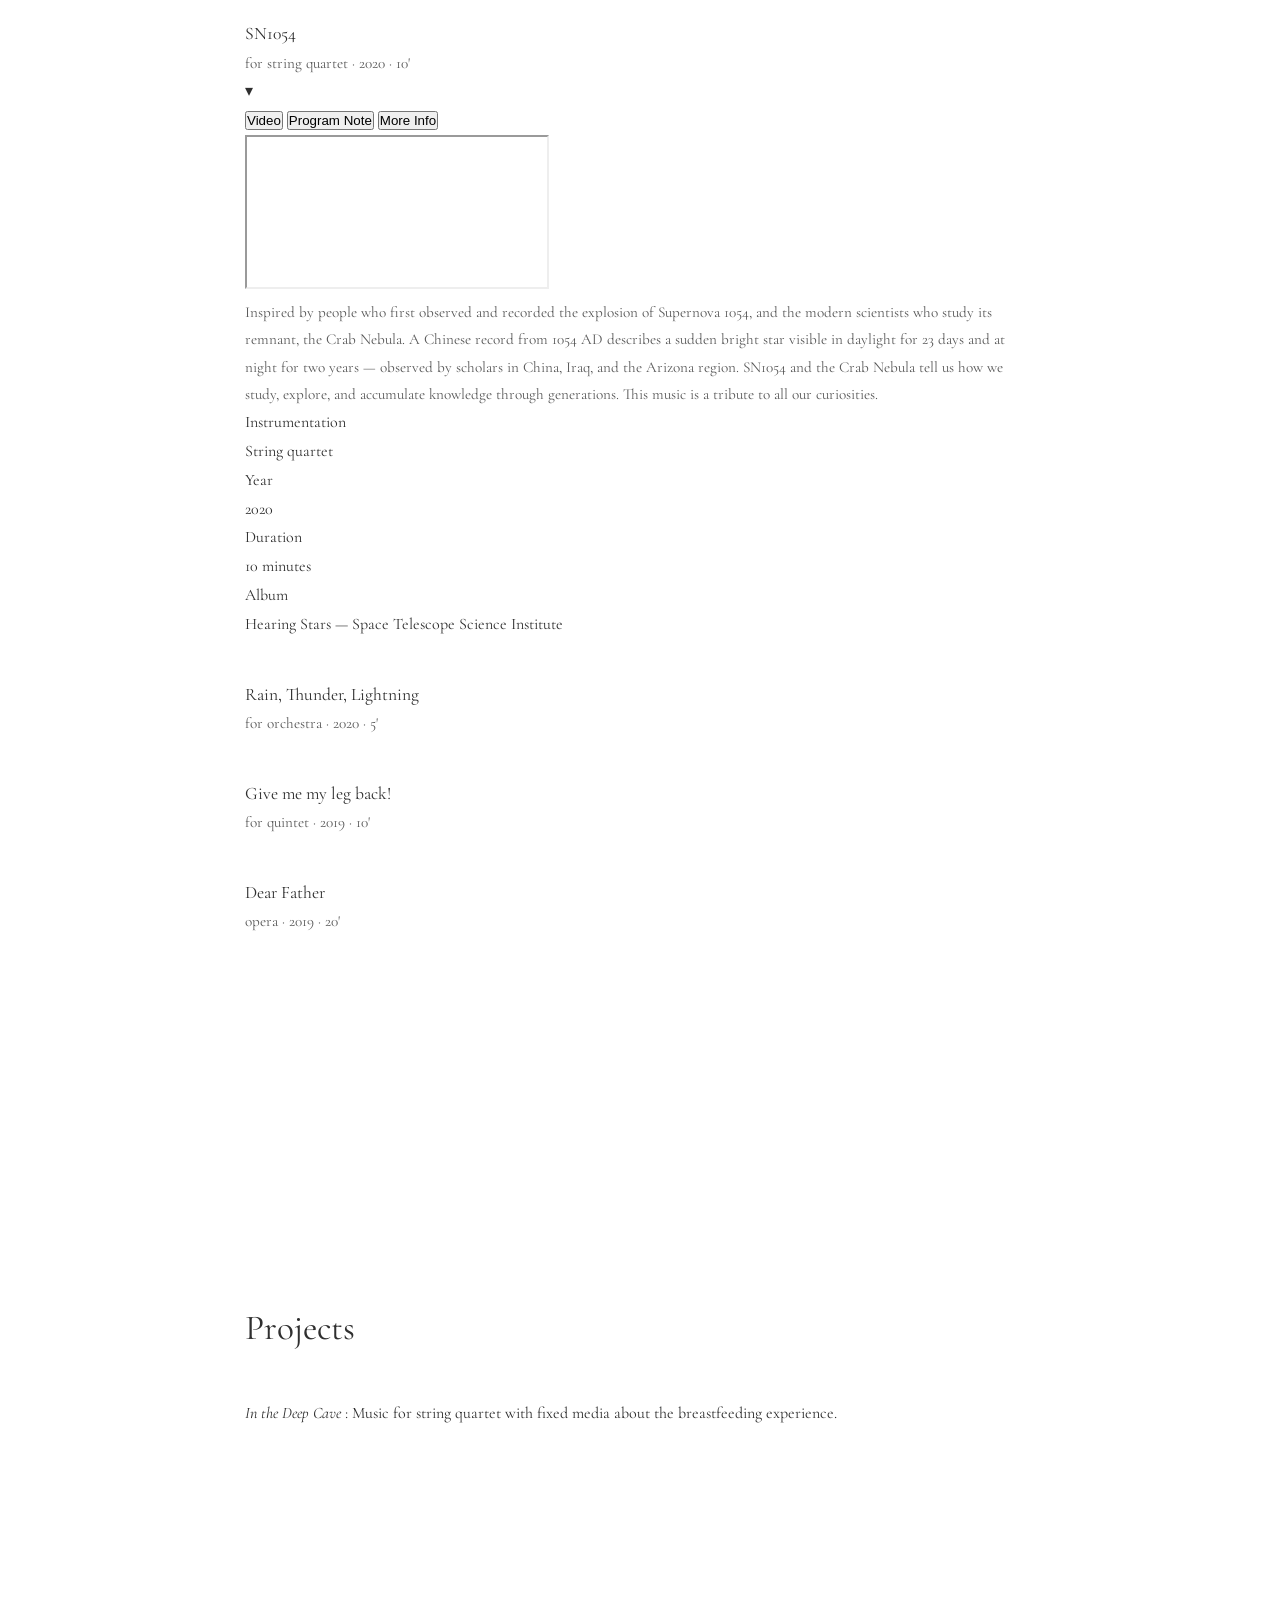
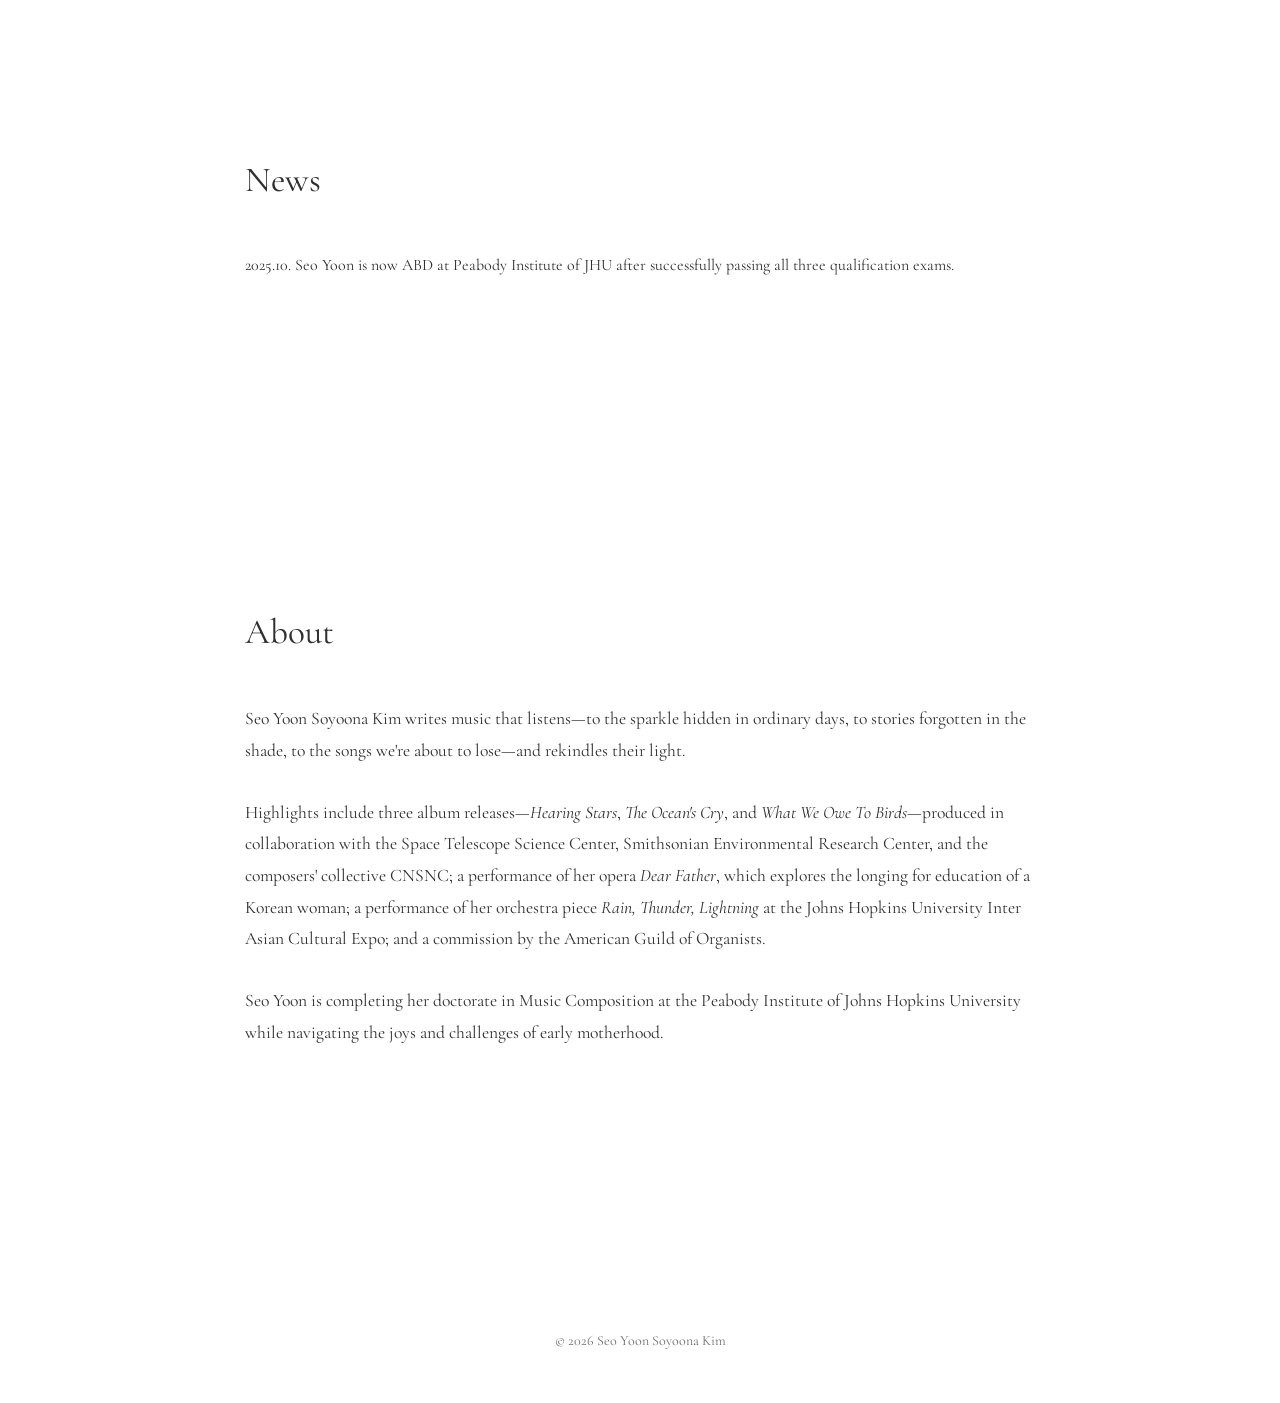
==== commit 633237ff: "Update index.html" ====
--- a/index.html
+++ b/index.html
@@ -14,6 +14,18 @@
   <link href="https://fonts.googleapis.com/css2?family=Cormorant+Garamond:wght@300;400;500&family=Inter:wght@300;400&display=swap" rel="stylesheet">
 </head>
 
+<script>
+  function toggleWork(item) { item.classList.toggle('open'); }
+  function switchTab(event, btn, tab) {
+    event.stopPropagation();
+    const panel = btn.closest('.work-panel');
+    panel.querySelectorAll('.tab-btn').forEach(b => b.classList.remove('active'));
+    panel.querySelectorAll('.tab-pane').forEach(p => p.classList.remove('active'));
+    btn.classList.add('active');
+    panel.querySelector(`.tab-pane[data-tab="${tab}"]`).classList.add('active');
+  }
+</script>
+  
 <body>
 
   <div class="overlay"></div>
@@ -67,10 +79,23 @@
       <p>for orchestra · 2021 · 6'</p>
         </div>
 
-     <div class="work-item">
-      <h3>SN1054</h3>
-      <p>for string quartet · 2020 · 10'</p>
-        </div>
+     <!-- SN1054 -->
+  <div class="work-item" onclick="toggleWork(this)">
+    <div class="work-header">
+      <div><h3>SN1054</h3><p>for string quartet · 2020 · 10'</p></div>
+      <span class="work-chevron">▾</span>
+    </div>
+    <div class="work-panel" onclick="event.stopPropagation()">
+      <div class="panel-tabs">
+        <button class="tab-btn active" onclick="switchTab(event,this,'video')">Video</button>
+        <button class="tab-btn" onclick="switchTab(event,this,'note')">Program Note</button>
+        <button class="tab-btn" onclick="switchTab(event,this,'info')">More Info</button>
+      </div>
+      <div class="tab-pane active" data-tab="video"><div class="video-wrapper"><iframe src="https://www.youtube.com/embed/m2wY434QVRw" allowfullscreen loading="lazy"></iframe></div></div>
+      <div class="tab-pane" data-tab="note"><p class="program-note">Inspired by people who first observed and recorded the explosion of Supernova 1054, and the modern scientists who study its remnant, the Crab Nebula. A Chinese record from 1054 AD describes a sudden bright star visible in daylight for 23 days and at night for two years — observed by scholars in China, Iraq, and the Arizona region. SN1054 and the Crab Nebula tell us how we study, explore, and accumulate knowledge through generations. This music is a tribute to all our curiosities.</p></div>
+      <div class="tab-pane" data-tab="info"><div class="info-grid"><div class="info-card"><div class="info-label">Instrumentation</div><div class="info-value">String quartet</div></div><div class="info-card"><div class="info-label">Year</div><div class="info-value">2020</div></div><div class="info-card"><div class="info-label">Duration</div><div class="info-value">10 minutes</div></div><div class="info-card"><div class="info-label">Album</div><div class="info-value">Hearing Stars — Space Telescope Science Institute</div></div></div></div>
+    </div>
+  </div>
 
     <div class="work-item">
       <h3>Rain, Thunder, Lightning</h3>
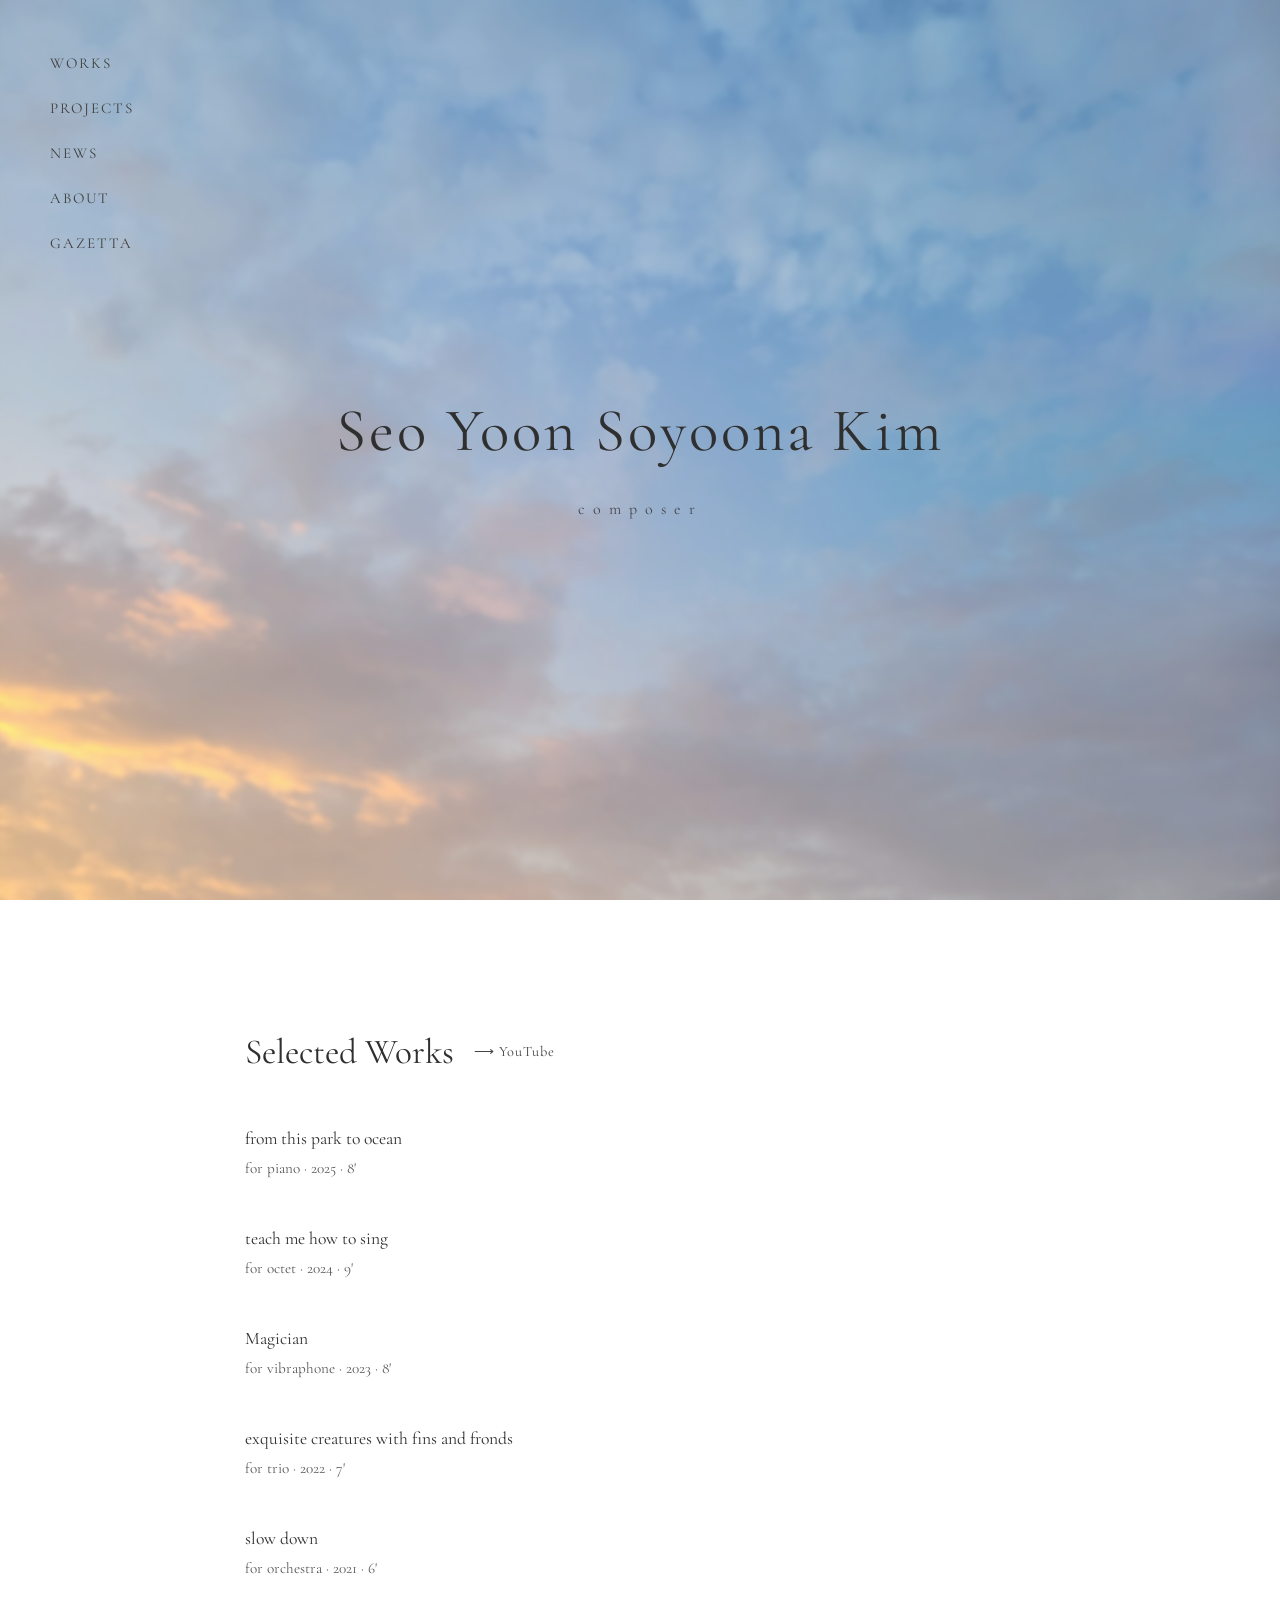
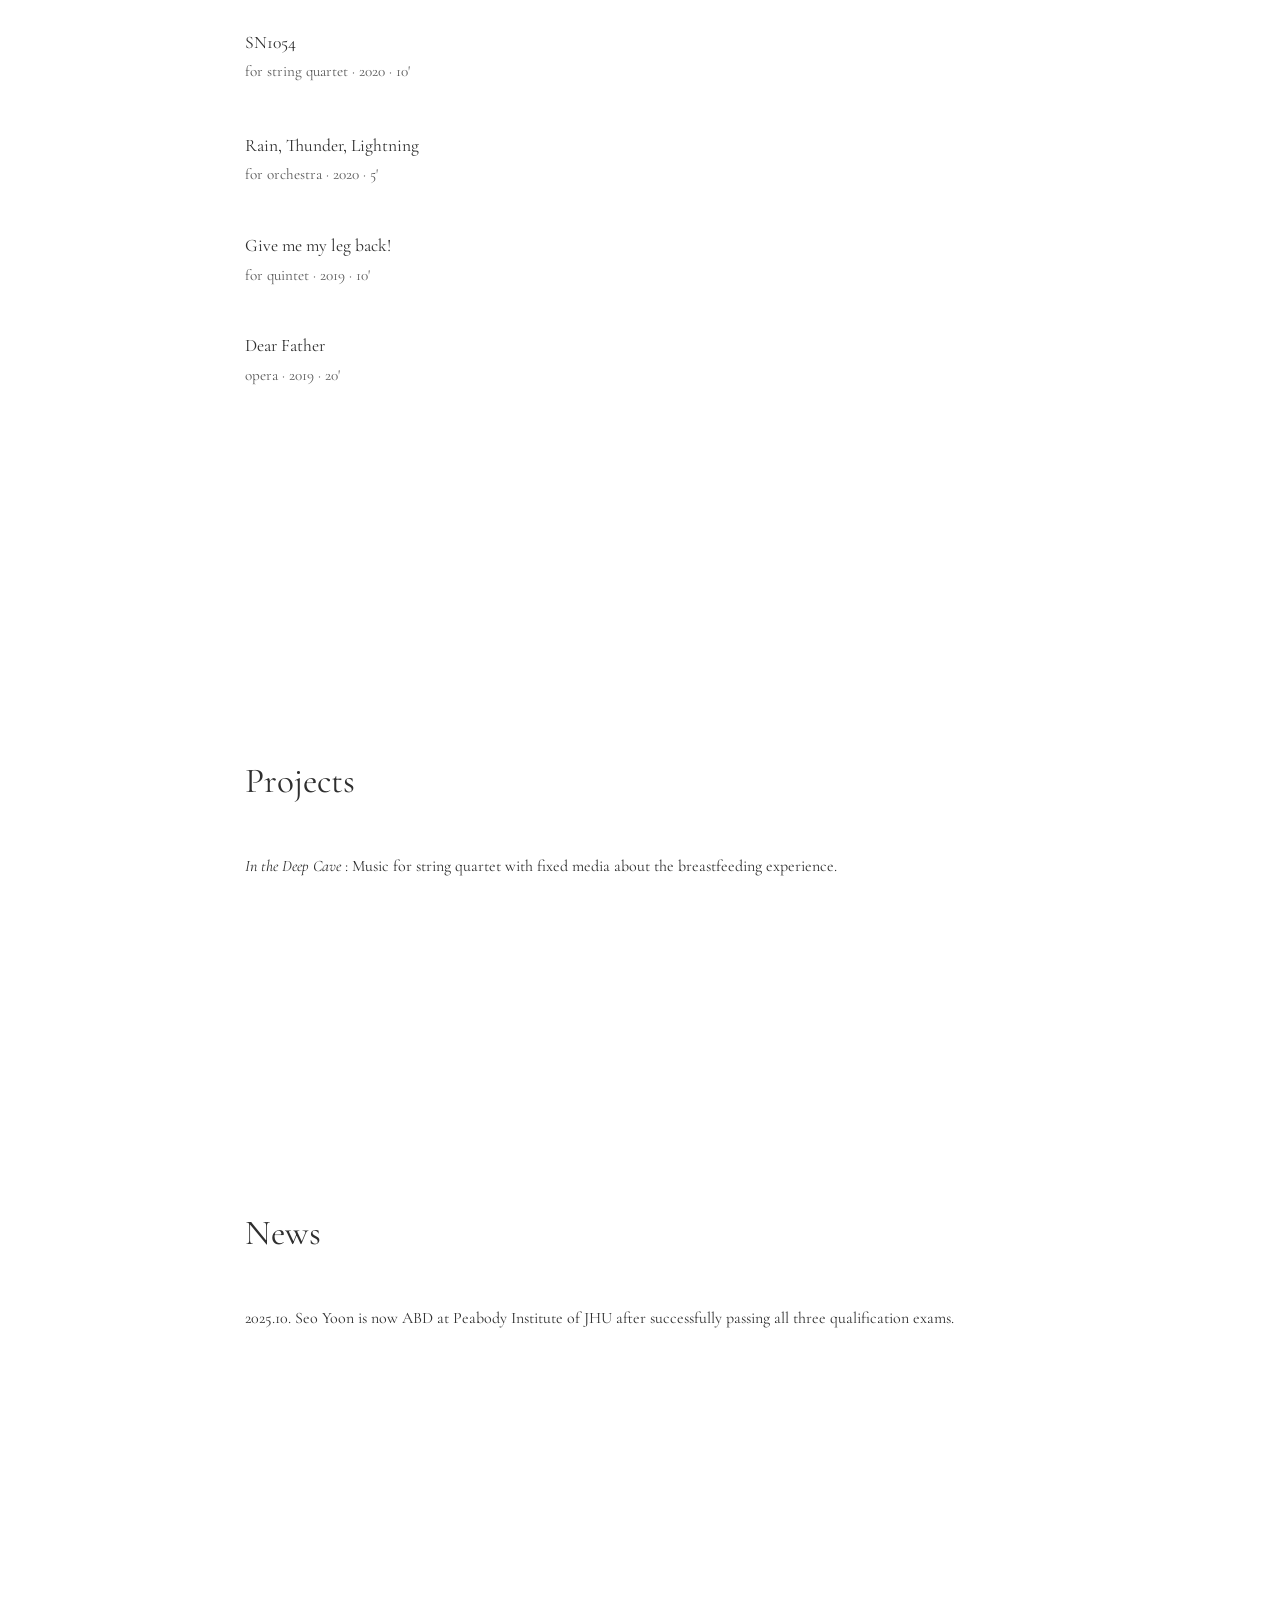
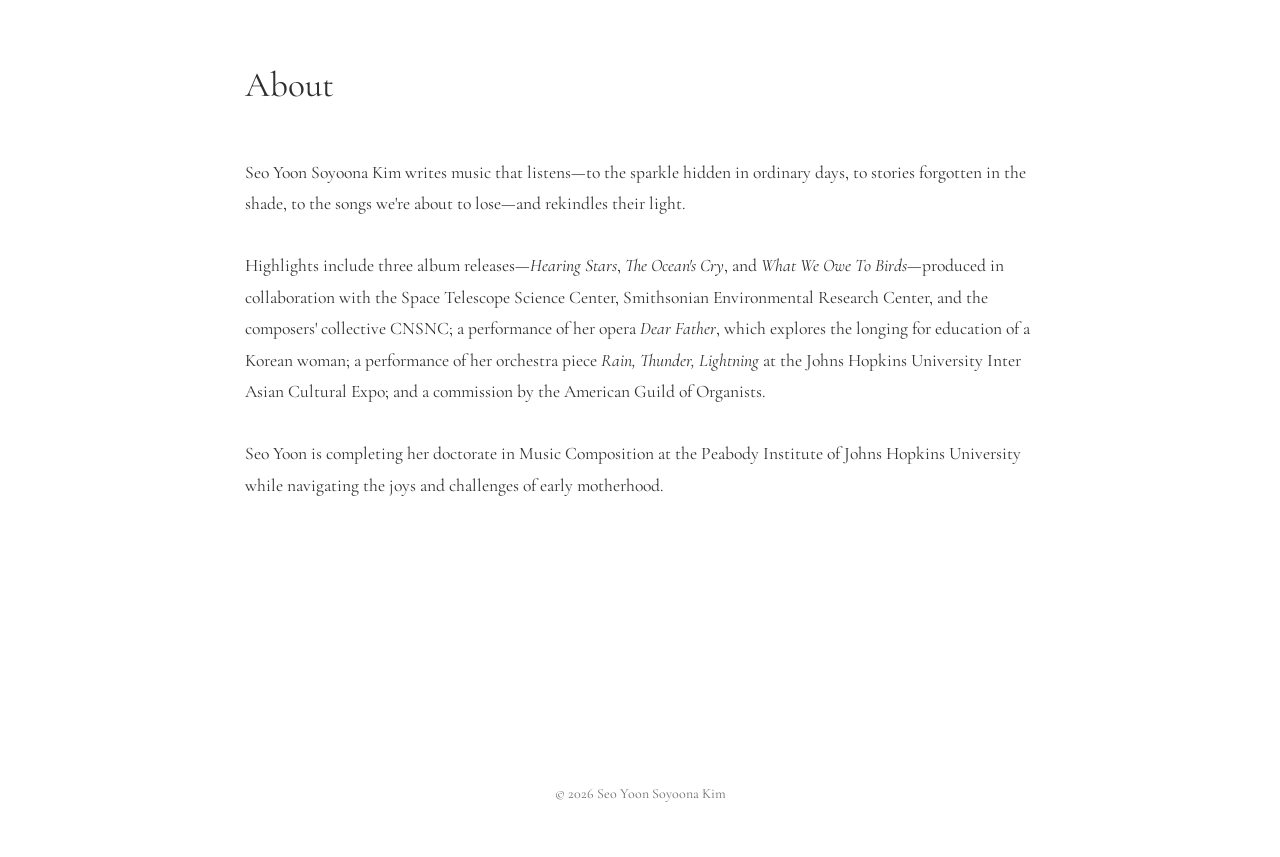
==== commit cd7ea952: "Update index.html" ====
--- a/index.html
+++ b/index.html
@@ -34,7 +34,9 @@
     <a href="#works">WORKS</a>
     <a href="#projects">PROJECTS</a>
     <a href="#news">NEWS</a>
-    <a href="#about">ABOUT</a>
+    <a href="#about">ABOUT</a>  
+    <a href="gazetta.html">GAZETTA</a>
+
   </nav>
 
   <main class="hero">
--- a/style.css
+++ b/style.css
@@ -201,3 +201,138 @@
 .youtube-link:hover {
   opacity: 0.5;
 }
+
+.work-item { cursor: pointer; border-bottom: 1px solid rgba(255,255,255,0.08); }
+.work-item:last-child { border-bottom: none; }
+.work-header { display: flex; align-items: baseline; justify-content: space-between; padding: 0.2rem 0; gap: 1rem; }
+.work-header h3, .work-header p { margin: 0; }
+.work-chevron { font-size: 13px; color: rgba(255,255,255,0.4); transition: transform 0.3s ease; flex-shrink: 0; }
+.work-item.open .work-chevron { transform: rotate(180deg); color: rgba(255,255,255,0.8); }
+.work-panel { display: none; padding: 1rem 0 1.5rem; }
+.work-item.open .work-panel { display: block; }
+.panel-tabs { display: flex; border-bottom: 1px solid rgba(255,255,255,0.12); margin-bottom: 1.2rem; }
+.tab-btn { font-family: 'Inter', sans-serif; font-size: 11px; letter-spacing: 0.1em; text-transform: uppercase; background: none; border: none; padding: 0.5rem 1.1rem 0.65rem; cursor: pointer; color: rgba(255,255,255,0.4); border-bottom: 1.5px solid transparent; margin-bottom: -1px; transition: color 0.15s; }
+.tab-btn:hover { color: rgba(255,255,255,0.75); }
+.tab-btn.active { color: rgba(255,255,255,0.95); border-bottom-color: rgba(255,255,255,0.85); }
+.tab-pane { display: none; }
+.tab-pane.active { display: block; }
+.video-wrapper { position: relative; aspect-ratio: 16/9; border-radius: 4px; overflow: hidden; background: rgba(255,255,255,0.04); }
+.video-wrapper iframe { position: absolute; inset: 0; width: 100%; height: 100%; border: none; }
+.video-placeholder { aspect-ratio: 16/9; display: flex; flex-direction: column; align-items: center; justify-content: center; gap: 0.6rem; background: rgba(255,255,255,0.03); border: 1px dashed rgba(255,255,255,0.12); border-radius: 4px; color: rgba(255,255,255,0.35); font-family: 'Inter', sans-serif; font-size: 12px; letter-spacing: 0.06em; }
+.program-note { font-family: 'Cormorant Garamond', serif; font-size: 17px; line-height: 1.8; color: rgba(255,255,255,0.75); font-style: italic; margin: 0; padding-left: 1.1rem; border-left: 1.5px solid rgba(255,255,255,0.2); }
+.info-grid { display: grid; grid-template-columns: 1fr 1fr; gap: 10px; }
+.info-card { background: rgba(255,255,255,0.04); border-radius: 4px; padding: 0.7rem 0.9rem; }
+.info-label { font-family: 'Inter', sans-serif; font-size: 10px; letter-spacing: 0.1em; text-transform: uppercase; color: rgba(255,255,255,0.4); margin-bottom: 4px; }
+.info-value { font-family: 'Cormorant Garamond', serif; font-size: 16px; color: rgba(255,255,255,0.85); }
+
+
+/* GAZETTA */
+
+.gazetta-header {
+  max-width: 760px;
+  margin: 0 auto;
+  padding: 110px 30px 55px;
+  text-align: center;
+}
+
+.gazetta-home {
+  display: inline-block;
+  margin-bottom: 35px;
+  color: inherit;
+  text-decoration: none;
+  font-size: 1rem;
+  letter-spacing: 1px;
+}
+
+.gazetta-header h1 {
+  font-size: 3.2rem;
+  font-weight: 400;
+  margin-bottom: 8px;
+}
+
+.gazetta-tagline {
+  font-size: 1rem;
+  letter-spacing: 1px;
+  opacity: 0.8;
+}
+
+.gazetta-list {
+  max-width: 760px;
+  margin: 0 auto;
+  padding: 0 30px 80px;
+}
+
+.gazetta-post {
+  padding: 35px 0 45px;
+  border-bottom: 1px solid rgba(70, 65, 65, 0.2);
+}
+
+.post-date {
+  font-family: 'Inter', sans-serif;
+  font-size: 0.7rem;
+  letter-spacing: 2px;
+  opacity: 0.7;
+  margin-bottom: 12px;
+}
+
+.gazetta-post h2 {
+  font-size: 2rem;
+  font-weight: 400;
+  margin-bottom: 28px;
+}
+
+.post-language {
+  margin-bottom: 26px;
+}
+
+.language-label {
+  font-family: 'Inter', sans-serif;
+  font-size: 0.7rem;
+  letter-spacing: 2px;
+  margin-bottom: 8px;
+  opacity: 0.65;
+}
+
+.post-language p:not(.language-label) {
+  font-size: 1.08rem;
+  line-height: 1.9;
+}
+
+.gazetta-footer {
+  text-align: center;
+  padding: 25px 20px 60px;
+}
+
+.gazetta-footer a {
+  color: inherit;
+  text-decoration: none;
+  font-size: 0.9rem;
+  opacity: 0.8;
+}
+
+.gazetta-footer a:hover,
+.gazetta-home:hover {
+  opacity: 0.55;
+}
+
+@media (max-width: 768px) {
+  .gazetta-header {
+    padding: 90px 24px 35px;
+  }
+
+  .gazetta-header h1 {
+    font-size: 2.5rem;
+  }
+
+  .gazetta-list {
+    padding: 0 24px 60px;
+  }
+
+  .gazetta-post h2 {
+    font-size: 1.65rem;
+  }
+
+  .post-language p:not(.language-label) {
+    font-size: 1rem;
+  }
+}
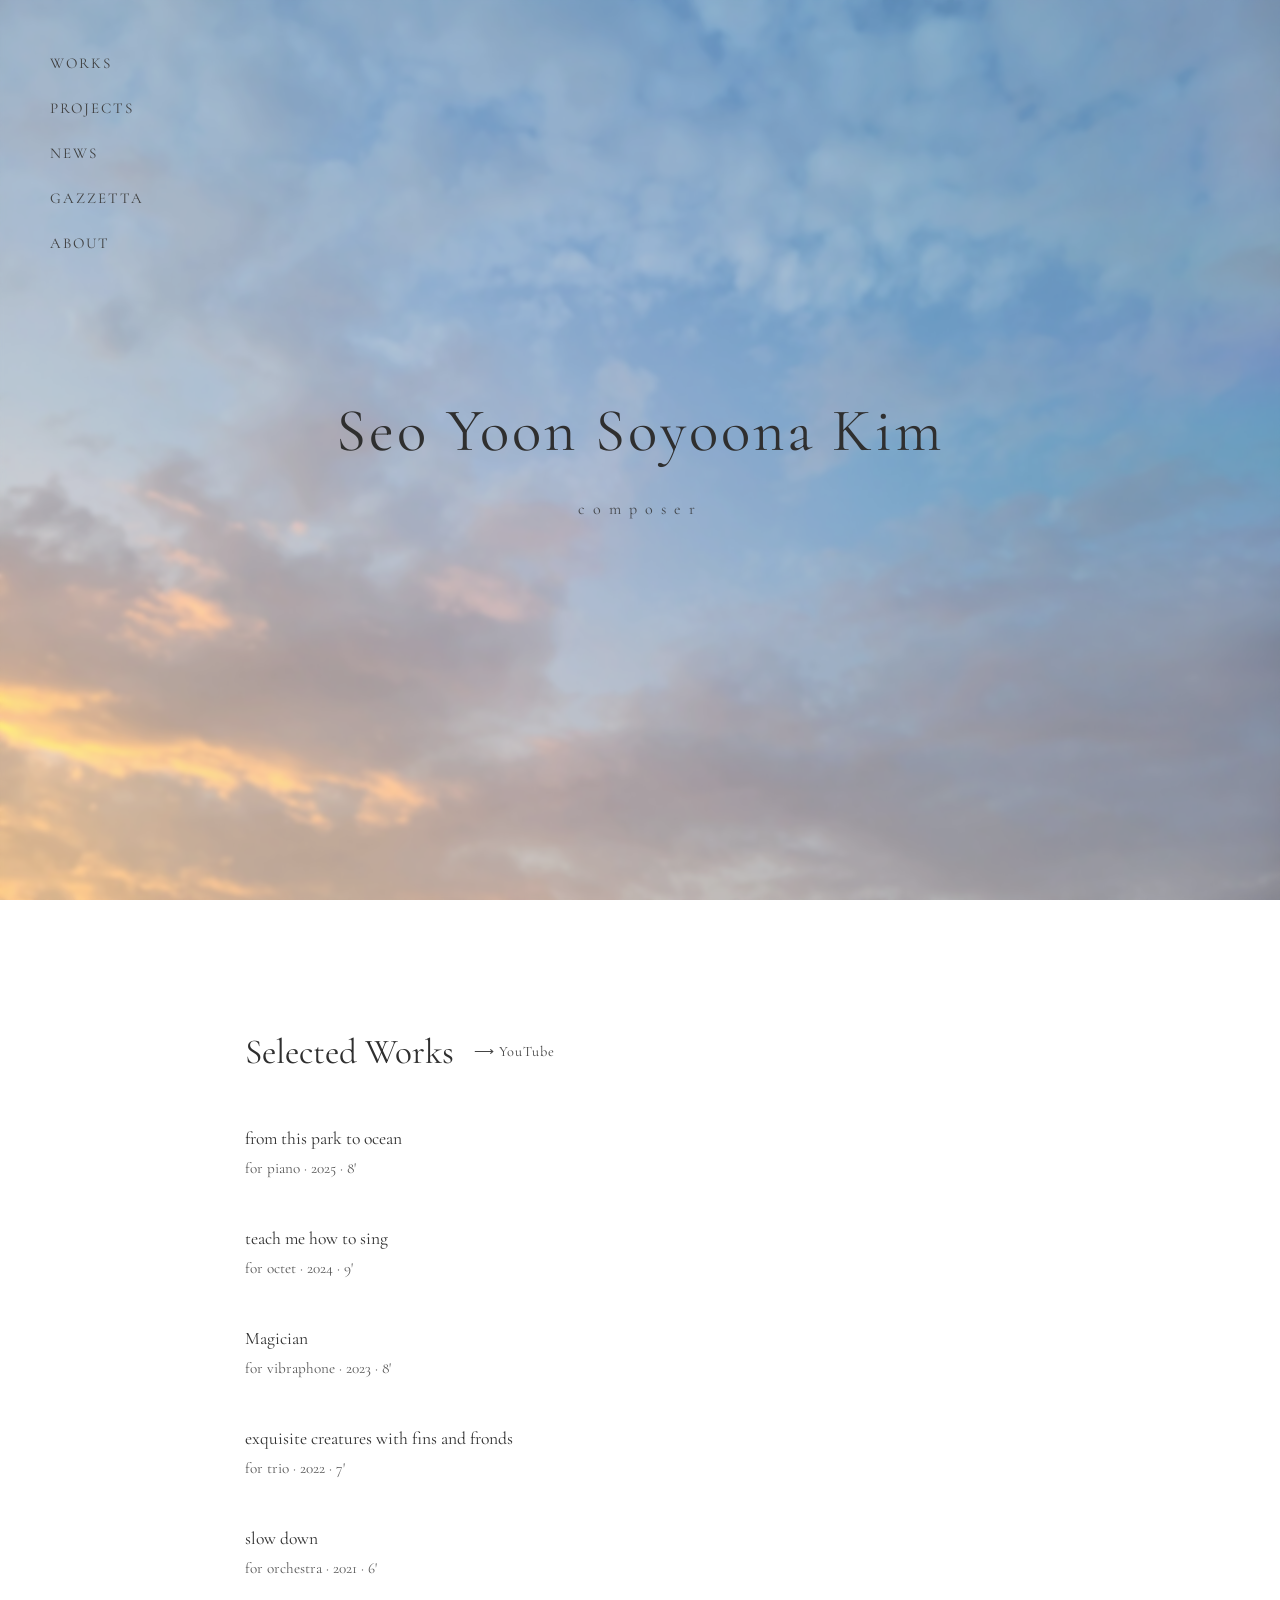
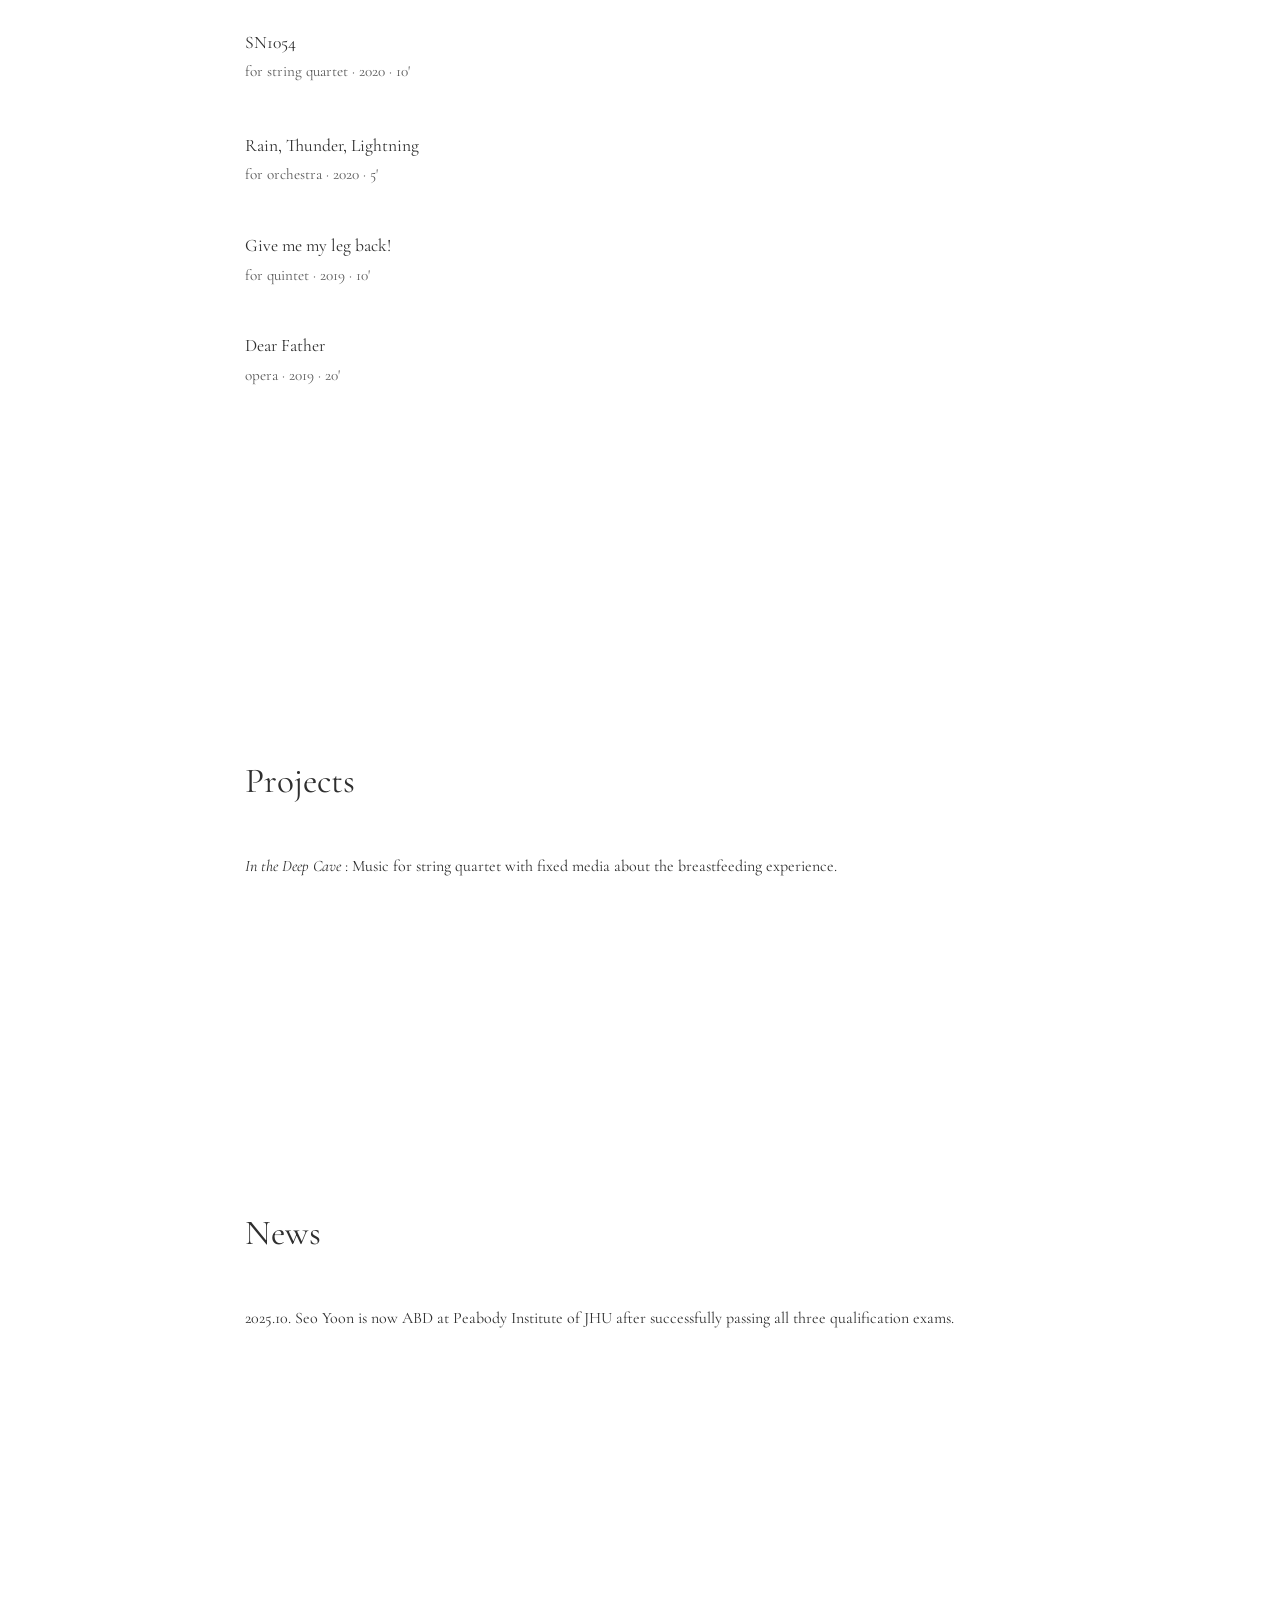
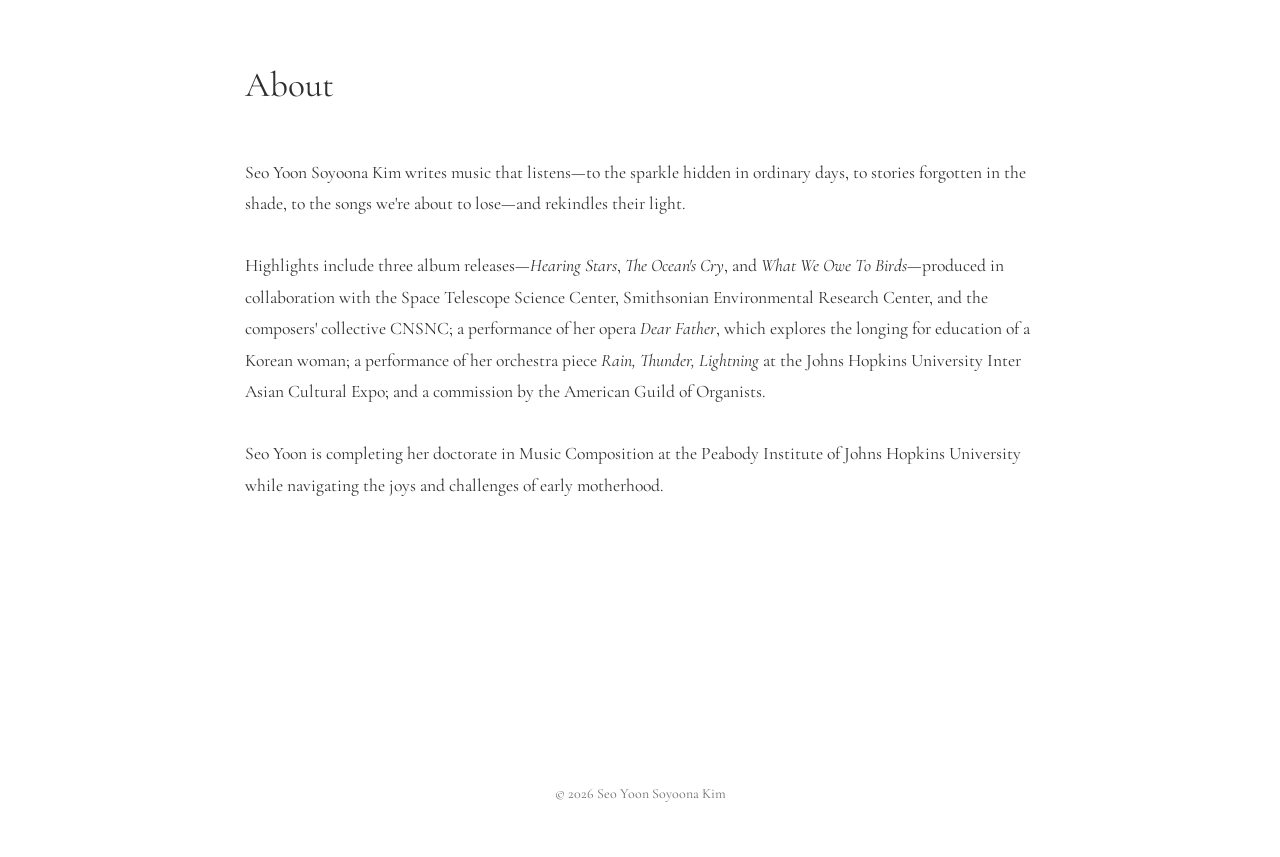
==== commit c4d720d5: "Update index.html" ====
--- a/index.html
+++ b/index.html
@@ -34,8 +34,9 @@
     <a href="#works">WORKS</a>
     <a href="#projects">PROJECTS</a>
     <a href="#news">NEWS</a>
+    <a href="gazzetta.html">GAZZETTA</a>
     <a href="#about">ABOUT</a>  
-    <a href="gazetta.html">GAZETTA</a>
+   
 
   </nav>
 
--- a/style.css
+++ b/style.css
@@ -226,16 +226,16 @@
 .info-value { font-family: 'Cormorant Garamond', serif; font-size: 16px; color: rgba(255,255,255,0.85); }
 
 
-/* GAZETTA */
-
-.gazetta-header {
+/* GAZZETTA */
+
+.gazzetta-header {
   max-width: 760px;
   margin: 0 auto;
   padding: 110px 30px 55px;
   text-align: center;
 }
 
-.gazetta-home {
+.gazzetta-home {
   display: inline-block;
   margin-bottom: 35px;
   color: inherit;
@@ -244,25 +244,25 @@
   letter-spacing: 1px;
 }
 
-.gazetta-header h1 {
+.gazzetta-header h1 {
   font-size: 3.2rem;
   font-weight: 400;
   margin-bottom: 8px;
 }
 
-.gazetta-tagline {
+.gazzetta-tagline {
   font-size: 1rem;
   letter-spacing: 1px;
   opacity: 0.8;
 }
 
-.gazetta-list {
+.gazzetta-list {
   max-width: 760px;
   margin: 0 auto;
   padding: 0 30px 80px;
 }
 
-.gazetta-post {
+.gazzetta-post {
   padding: 35px 0 45px;
   border-bottom: 1px solid rgba(70, 65, 65, 0.2);
 }
@@ -275,7 +275,7 @@
   margin-bottom: 12px;
 }
 
-.gazetta-post h2 {
+.gazzetta-post h2 {
   font-size: 2rem;
   font-weight: 400;
   margin-bottom: 28px;
@@ -298,37 +298,37 @@
   line-height: 1.9;
 }
 
-.gazetta-footer {
+.gazzetta-footer {
   text-align: center;
   padding: 25px 20px 60px;
 }
 
-.gazetta-footer a {
+.gazzetta-footer a {
   color: inherit;
   text-decoration: none;
   font-size: 0.9rem;
   opacity: 0.8;
 }
 
-.gazetta-footer a:hover,
-.gazetta-home:hover {
+.gazzetta-footer a:hover,
+.gazzetta-home:hover {
   opacity: 0.55;
 }
 
 @media (max-width: 768px) {
-  .gazetta-header {
+  .gazzetta-header {
     padding: 90px 24px 35px;
   }
 
-  .gazetta-header h1 {
+  .gazzetta-header h1 {
     font-size: 2.5rem;
   }
 
-  .gazetta-list {
+  .gazzetta-list {
     padding: 0 24px 60px;
   }
 
-  .gazetta-post h2 {
+  .gazzetta-post h2 {
     font-size: 1.65rem;
   }
 
@@ -336,3 +336,73 @@
     font-size: 1rem;
   }
 }
+
+
+/* GAZZETTA: COLLAPSIBLE POSTS */
+
+.post-summary {
+  display: flex;
+  flex-direction: column;
+  align-items: flex-start;
+  cursor: pointer;
+  list-style: none;
+  padding: 12px 0;
+}
+
+.post-summary::-webkit-details-marker {
+  display: none;
+}
+
+.post-summary .post-date {
+  margin-bottom: 12px;
+}
+
+.post-title {
+  font-family: 'Cormorant Garamond', serif;
+  font-size: 2.2rem;
+  font-weight: 500;
+  line-height: 1.2;
+}
+
+.post-hint {
+  margin-top: 12px;
+  font-family: 'Inter', sans-serif;
+  font-size: 0.65rem;
+  letter-spacing: 2px;
+  opacity: 0.65;
+}
+
+.post-summary:hover .post-title {
+  opacity: 0.65;
+}
+
+.post-content {
+  padding-top: 24px;
+  animation: gazettaReveal 0.35s ease;
+}
+
+.gazzetta-post details[open] .post-hint {
+  font-size: 0;
+}
+
+.gazzetta-post details[open] .post-hint::after {
+  content: "CLOSE −";
+  font-size: 0.65rem;
+}
+
+@keyframes gazzettaReveal {
+  from {
+    opacity: 0;
+    transform: translateY(-5px);
+  }
+  to {
+    opacity: 1;
+    transform: translateY(0);
+  }
+}
+
+@media (max-width: 768px) {
+  .post-title {
+    font-size: 1.8rem;
+  }
+}
